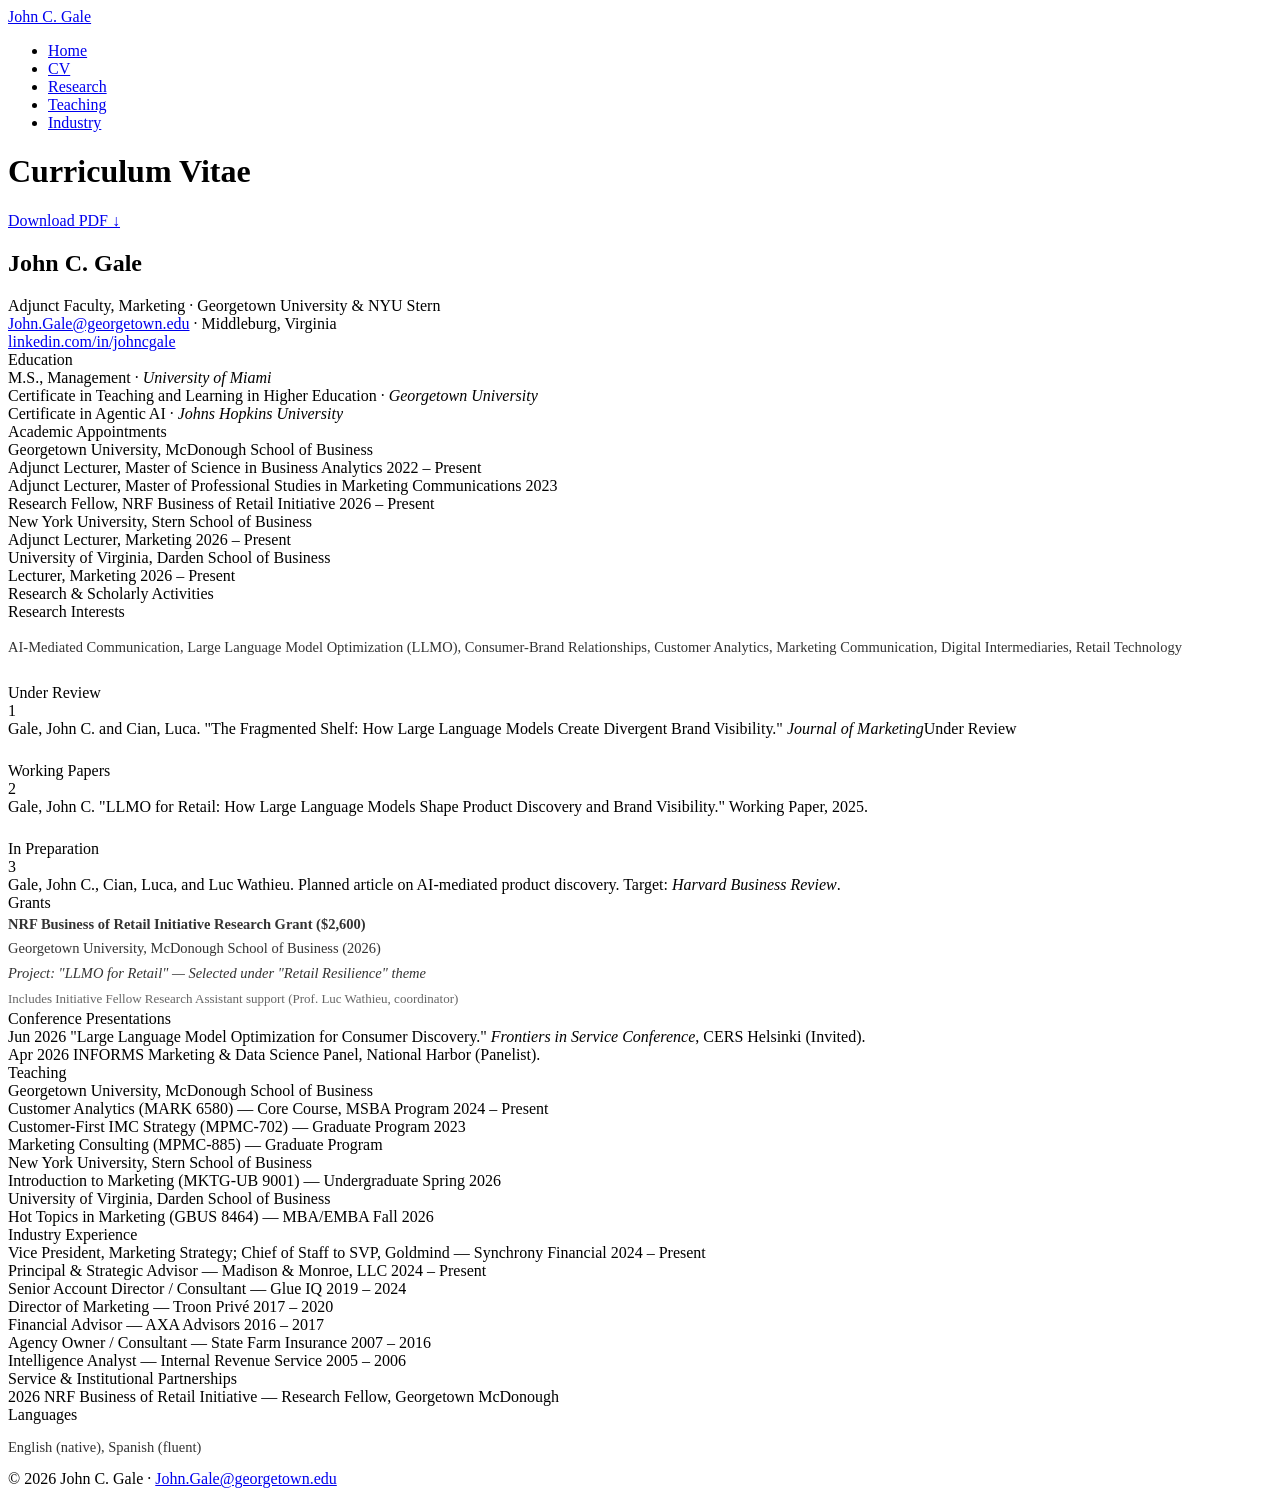
==== cv.html @ fd3ff0c3 "Add files via upload" ====
<!DOCTYPE html>
<html lang="en">
<head>
  <meta charset="UTF-8">
  <meta name="viewport" content="width=device-width, initial-scale=1.0">
  <title>CV — John C. Gale</title>
  <link rel="preconnect" href="https://fonts.googleapis.com">
  <link rel="preconnect" href="https://fonts.gstatic.com" crossorigin>
  <link href="https://fonts.googleapis.com/css2?family=Inter:wght@300;400;500;600;700&family=JetBrains+Mono:wght@400;500&display=swap" rel="stylesheet">
  <link rel="stylesheet" href="style.css">
</head>
<body>

<nav>
  <a href="index.html" class="name-link">John C. Gale</a>
  <ul>
    <li><a href="index.html">Home</a></li>
    <li><a href="cv.html" class="active">CV</a></li>
    <li><a href="research.html">Research</a></li>
    <li><a href="teaching.html">Teaching</a></li>
    <li><a href="industry.html">Industry</a></li>
  </ul>
</nav>

<main>
  <div class="cv-topbar">
    <h1>Curriculum Vitae</h1>
    <div class="actions">
      <!-- Replace href with your actual PDF file -->
      <a href="gale-cv.pdf" class="btn btn-outline">Download PDF &darr;</a>
    </div>
  </div>

  <div class="cv-header">
    <h2>John C. Gale</h2>
    <div class="cv-subtitle">Adjunct Faculty, Marketing &middot; Georgetown University &amp; NYU Stern</div>
    <div class="cv-contact">
      <a href="mailto:John.Gale@georgetown.edu">John.Gale@georgetown.edu</a> &middot; Middleburg, Virginia<br>
      <a href="https://linkedin.com/in/johncgale">linkedin.com/in/johncgale</a>
    </div>
  </div>

  <!-- EDUCATION -->
  <div class="section-label">Education</div>
  <div class="two-col">
    <span class="yr"></span>
    <span class="detail">M.S., Management &middot; <em>University of Miami</em></span>
  </div>
  <div class="two-col">
    <span class="yr"></span>
    <span class="detail">Certificate in Teaching and Learning in Higher Education &middot; <em>Georgetown University</em></span>
  </div>
  <div class="two-col">
    <span class="yr"></span>
    <span class="detail">Certificate in Agentic AI &middot; <em>Johns Hopkins University</em></span>
  </div>

  <!-- ACADEMIC APPOINTMENTS -->
  <div class="section-label">Academic Appointments</div>

  <div class="inst-name">Georgetown University, McDonough School of Business</div>
  <div class="appt-row">
    <span>Adjunct Lecturer, Master of Science in Business Analytics</span>
    <span class="appt-yr">2022 &ndash; Present</span>
  </div>
  <div class="appt-row">
    <span>Adjunct Lecturer, Master of Professional Studies in Marketing Communications</span>
    <span class="appt-yr">2023</span>
  </div>
  <div class="appt-row">
    <span>Research Fellow, NRF Business of Retail Initiative</span>
    <span class="appt-yr">2026 &ndash; Present</span>
  </div>

  <div class="inst-name">New York University, Stern School of Business</div>
  <div class="appt-row">
    <span>Adjunct Lecturer, Marketing</span>
    <span class="appt-yr">2026 &ndash; Present</span>
  </div>

  <div class="inst-name">University of Virginia, Darden School of Business</div>
  <div class="appt-row">
    <span>Lecturer, Marketing</span>
    <span class="appt-yr">2026 &ndash; Present</span>
  </div>

  <!-- RESEARCH -->
  <div class="section-label">Research &amp; Scholarly Activities</div>

  <div class="sub-label">Research Interests</div>
  <p style="font-size:14.5px;color:#333;margin-bottom:24px;line-height:1.7;">AI-Mediated Communication, Large Language Model Optimization (LLMO), Consumer-Brand Relationships, Customer Analytics, Marketing Communication, Digital Intermediaries, Retail Technology</p>

  <div class="sub-label">Under Review</div>
  <div class="paper">
    <span class="num">1</span>
    <div class="body">
      <span class="me">Gale, John C.</span> and Cian, Luca. "The Fragmented Shelf: How Large Language Models Create Divergent Brand Visibility." <em>Journal of Marketing</em><span class="status">Under Review</span>
    </div>
  </div>

  <div class="sub-label" style="margin-top:24px;">Working Papers</div>
  <div class="paper">
    <span class="num">2</span>
    <div class="body">
      <span class="me">Gale, John C.</span> "LLMO for Retail: How Large Language Models Shape Product Discovery and Brand Visibility." Working Paper, 2025.
    </div>
  </div>

  <div class="sub-label" style="margin-top:24px;">In Preparation</div>
  <div class="paper">
    <span class="num">3</span>
    <div class="body">
      <span class="me">Gale, John C.</span>, Cian, Luca, and Luc Wathieu. Planned article on AI-mediated product discovery. Target: <em>Harvard Business Review</em>.
    </div>
  </div>

  <!-- GRANTS -->
  <div class="section-label">Grants</div>
  <div style="font-size:14.5px;color:#333;line-height:1.7;">
    <strong>NRF Business of Retail Initiative Research Grant ($2,600)</strong><br>
    Georgetown University, McDonough School of Business (2026)<br>
    <em>Project: "LLMO for Retail" &mdash; Selected under "Retail Resilience" theme</em><br>
    <span style="font-size:13px;color:#666;">Includes Initiative Fellow Research Assistant support (Prof. Luc Wathieu, coordinator)</span>
  </div>

  <!-- CONFERENCE PRESENTATIONS -->
  <div class="section-label">Conference Presentations</div>
  <div class="two-col">
    <span class="yr">Jun 2026</span>
    <span class="detail">"Large Language Model Optimization for Consumer Discovery." <em>Frontiers in Service Conference</em>, CERS Helsinki (Invited).</span>
  </div>
  <div class="two-col">
    <span class="yr">Apr 2026</span>
    <span class="detail">INFORMS Marketing &amp; Data Science Panel, National Harbor (Panelist).</span>
  </div>

  <!-- TEACHING -->
  <div class="section-label">Teaching</div>

  <div class="inst-name">Georgetown University, McDonough School of Business</div>
  <div class="appt-row">
    <span>Customer Analytics (MARK 6580) &mdash; Core Course, MSBA Program</span>
    <span class="appt-yr">2024 &ndash; Present</span>
  </div>
  <div class="appt-row">
    <span>Customer-First IMC Strategy (MPMC-702) &mdash; Graduate Program</span>
    <span class="appt-yr">2023</span>
  </div>
  <div class="appt-row">
    <span>Marketing Consulting (MPMC-885) &mdash; Graduate Program</span>
    <span class="appt-yr"></span>
  </div>

  <div class="inst-name">New York University, Stern School of Business</div>
  <div class="appt-row">
    <span>Introduction to Marketing (MKTG-UB 9001) &mdash; Undergraduate</span>
    <span class="appt-yr">Spring 2026</span>
  </div>

  <div class="inst-name">University of Virginia, Darden School of Business</div>
  <div class="appt-row">
    <span>Hot Topics in Marketing (GBUS 8464) &mdash; MBA/EMBA</span>
    <span class="appt-yr">Fall 2026</span>
  </div>

  <!-- INDUSTRY EXPERIENCE -->
  <div class="section-label">Industry Experience</div>
  <div class="appt-row">
    <span>Vice President, Marketing Strategy; Chief of Staff to SVP, Goldmind &mdash; Synchrony Financial</span>
    <span class="appt-yr">2024 &ndash; Present</span>
  </div>
  <div class="appt-row">
    <span>Principal &amp; Strategic Advisor &mdash; Madison &amp; Monroe, LLC</span>
    <span class="appt-yr">2024 &ndash; Present</span>
  </div>
  <div class="appt-row">
    <span>Senior Account Director / Consultant &mdash; Glue IQ</span>
    <span class="appt-yr">2019 &ndash; 2024</span>
  </div>
  <div class="appt-row">
    <span>Director of Marketing &mdash; Troon Priv&eacute;</span>
    <span class="appt-yr">2017 &ndash; 2020</span>
  </div>
  <div class="appt-row">
    <span>Financial Advisor &mdash; AXA Advisors</span>
    <span class="appt-yr">2016 &ndash; 2017</span>
  </div>
  <div class="appt-row">
    <span>Agency Owner / Consultant &mdash; State Farm Insurance</span>
    <span class="appt-yr">2007 &ndash; 2016</span>
  </div>
  <div class="appt-row">
    <span>Intelligence Analyst &mdash; Internal Revenue Service</span>
    <span class="appt-yr">2005 &ndash; 2006</span>
  </div>

  <!-- SERVICE -->
  <div class="section-label">Service &amp; Institutional Partnerships</div>
  <div class="two-col">
    <span class="yr">2026</span>
    <span class="detail">NRF Business of Retail Initiative &mdash; Research Fellow, Georgetown McDonough</span>
  </div>

  <!-- LANGUAGES -->
  <div class="section-label">Languages</div>
  <p style="font-size:14.5px;color:#333;">English (native), Spanish (fluent)</p>
</main>

<footer>
  &copy; 2026 John C. Gale &middot; <a href="mailto:John.Gale@georgetown.edu">John.Gale@georgetown.edu</a>
</footer>

</body>
</html>
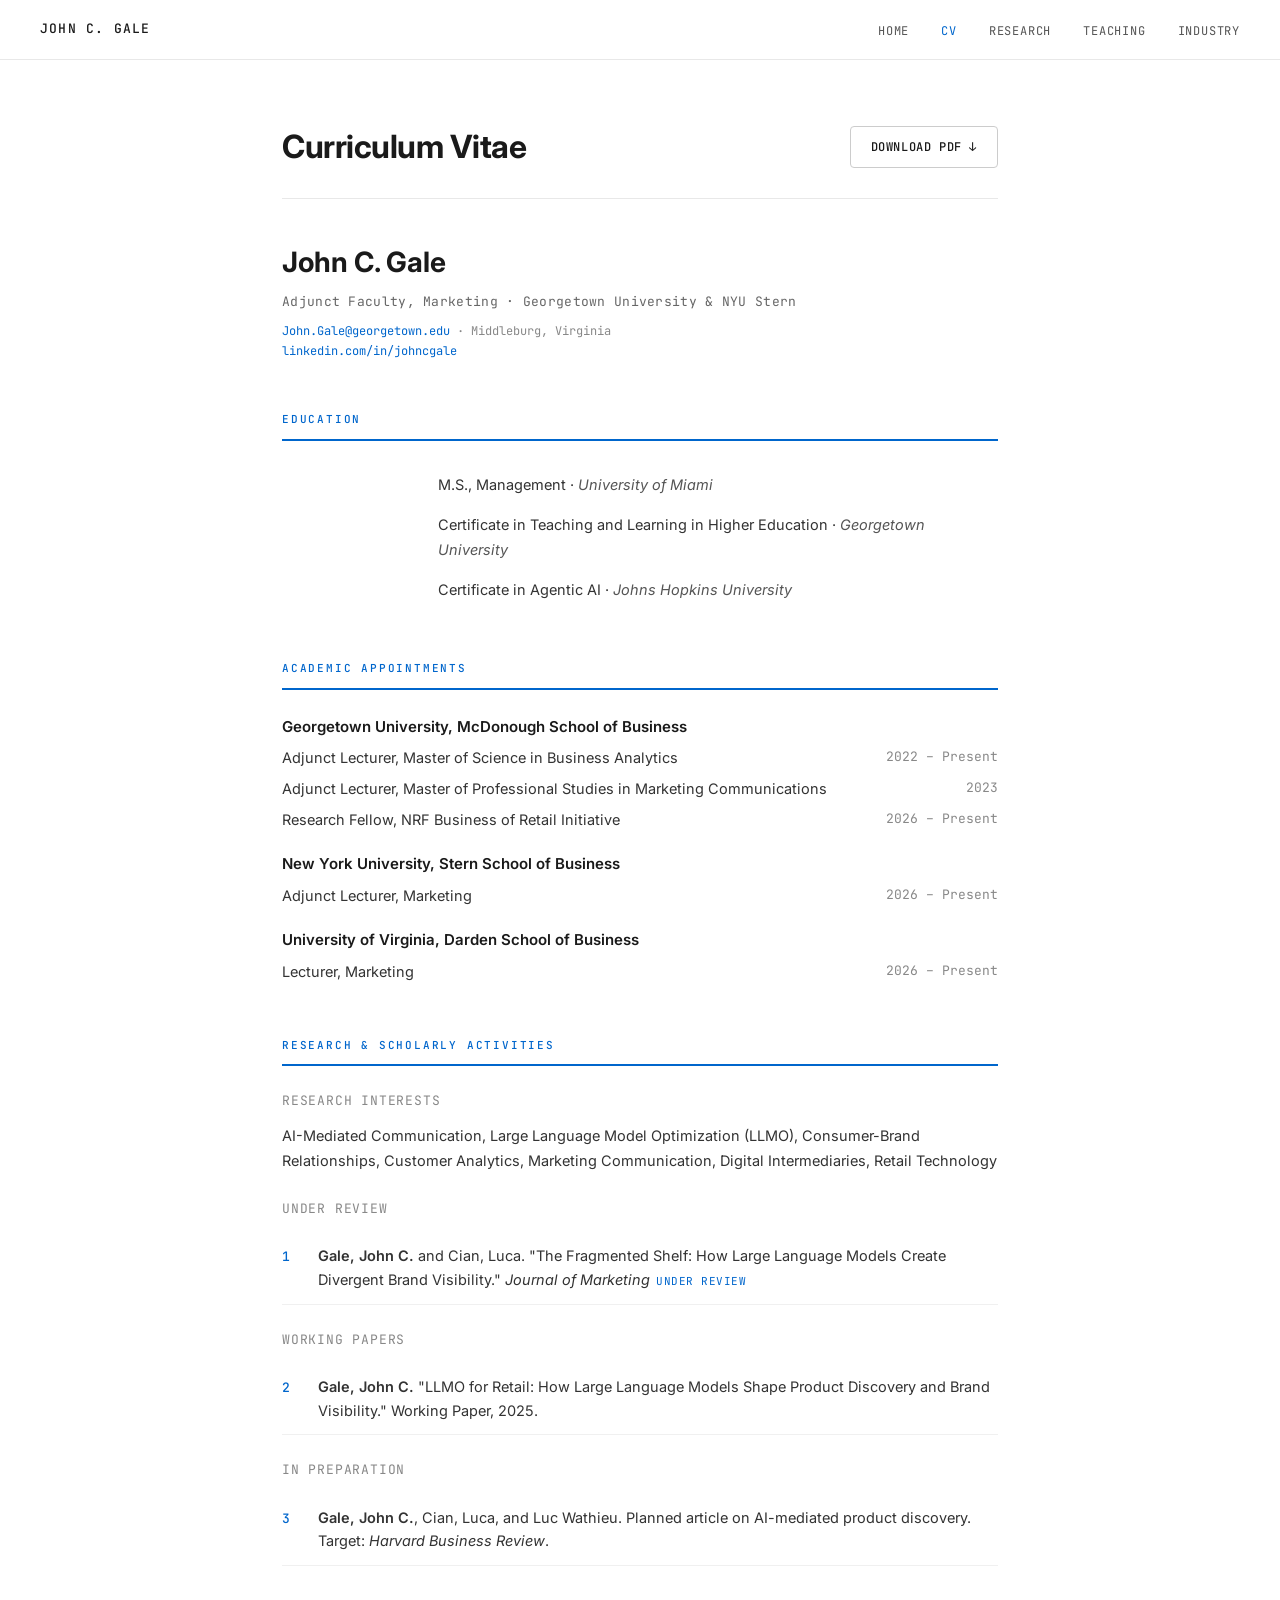
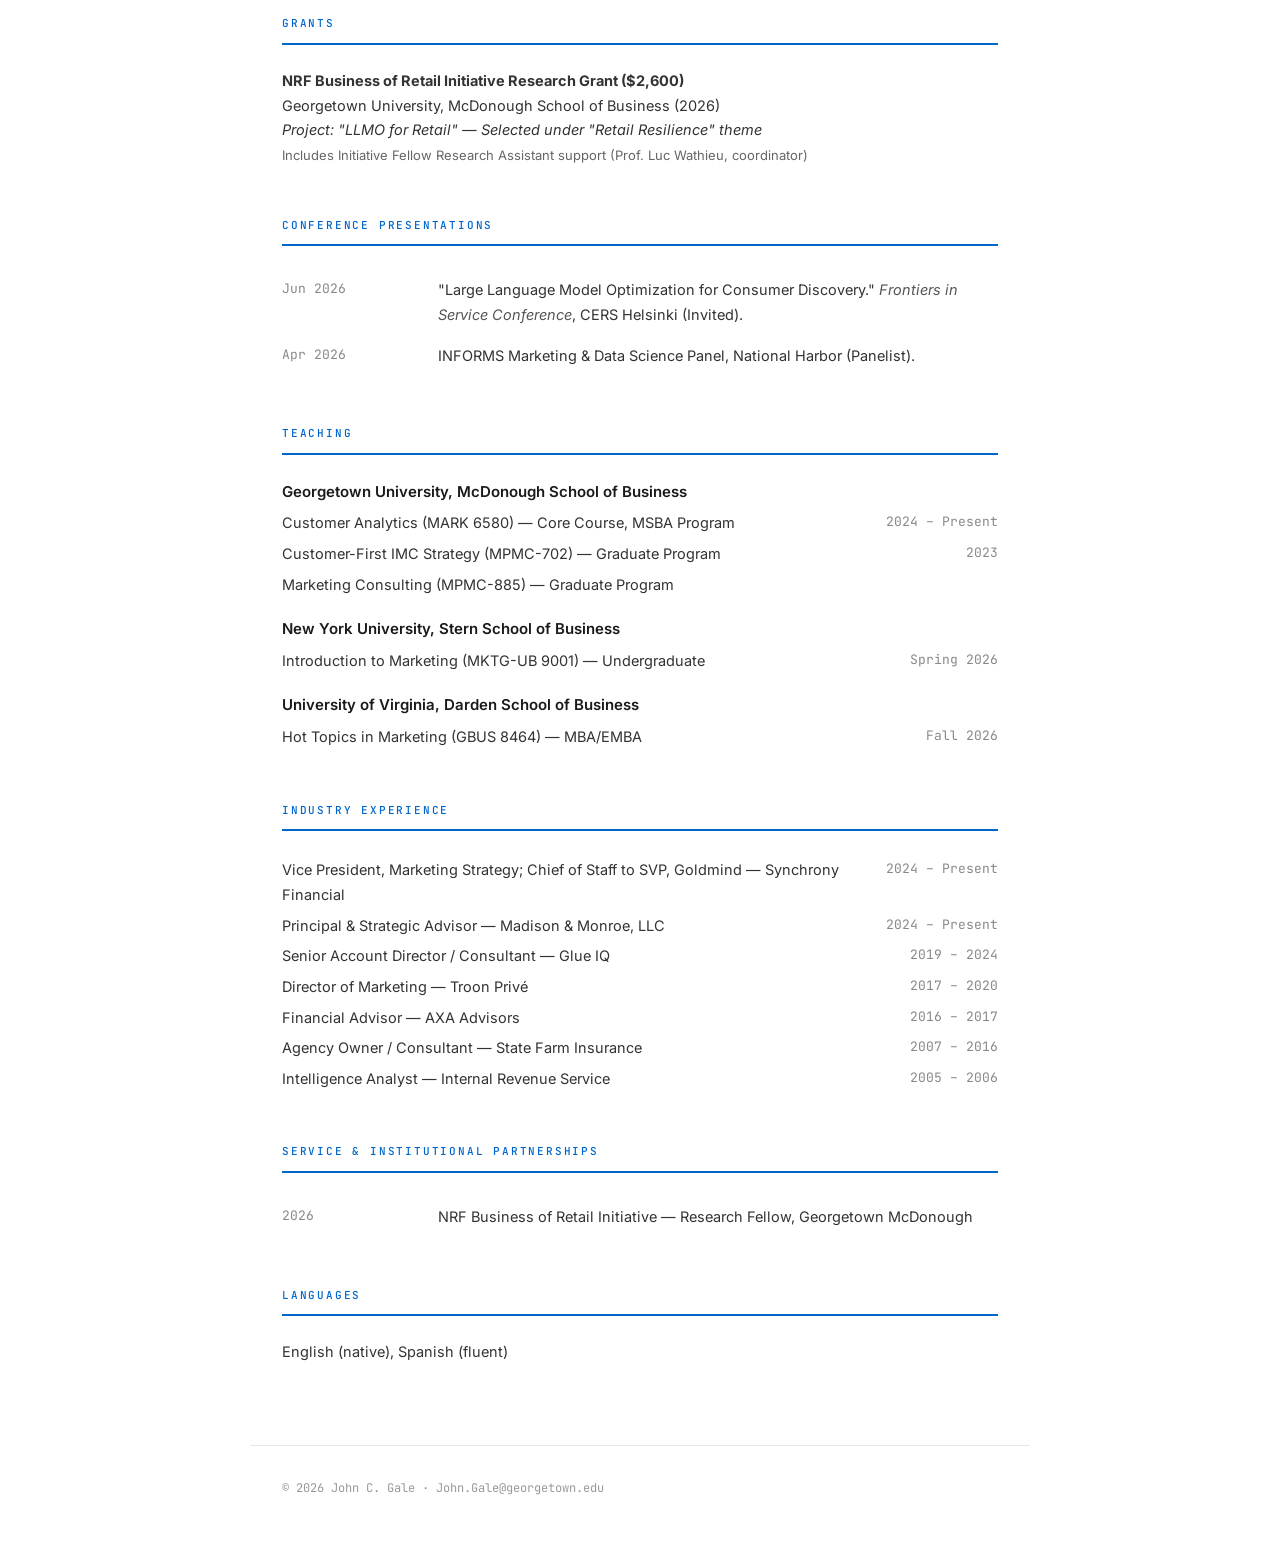
==== commit 3d5f6c15: "Enhance SEO with Open Graph and Twitter meta tags Added Open Graph and Twitter meta tags for better " ====
--- a/cv.html
+++ b/cv.html
@@ -3,6 +3,16 @@
 <head>
   <meta charset="UTF-8">
   <meta name="viewport" content="width=device-width, initial-scale=1.0">
+  <meta property="og:type" content="website">
+<meta property="og:url" content="https://johncgale.com/">
+<meta property="og:title" content="John Gale — Practitioner-Scholar">
+<meta property="og:description" content="Adjunct Faculty at Georgetown, NYU Stern &amp; UVA Darden. Researching AI, LLMO, and marketing strategy.">
+<meta property="og:image" content="https://johncgale.com/social-preview.jpg">
+<meta name="twitter:card" content="summary_large_image">
+<meta name="twitter:url" content="https://johncgale.com/">
+<meta name="twitter:title" content="John Gale — Practitioner-Scholar">
+<meta name="twitter:description" content="Adjunct Faculty at Georgetown, NYU Stern &amp; UVA Darden. Researching AI, LLMO, and marketing strategy.">
+<meta name="twitter:image" content="https://johncgale.com/social-preview.jpg">
   <title>CV — John C. Gale</title>
   <link rel="preconnect" href="https://fonts.googleapis.com">
   <link rel="preconnect" href="https://fonts.gstatic.com" crossorigin>
--- a/style.css
+++ b/style.css
@@ -0,0 +1,517 @@
+/* ========================================
+   John C. Gale — Academic Portfolio
+   Shared Stylesheet
+   ======================================== */
+
+/* === RESET & BASE === */
+*, *::before, *::after { margin: 0; padding: 0; box-sizing: border-box; }
+html { scroll-behavior: smooth; }
+body {
+  font-family: 'Inter', -apple-system, BlinkMacSystemFont, sans-serif;
+  font-size: 16px;
+  line-height: 1.7;
+  color: #1a1a1a;
+  background: #fff;
+  -webkit-font-smoothing: antialiased;
+}
+
+/* === NAV === */
+nav {
+  position: fixed;
+  top: 0; left: 0; right: 0;
+  z-index: 100;
+  display: flex;
+  justify-content: space-between;
+  align-items: center;
+  padding: 0 40px;
+  height: 60px;
+  background: #fff;
+  border-bottom: 1px solid #e8e8e8;
+}
+nav .name-link {
+  font-family: 'JetBrains Mono', monospace;
+  font-size: 13px;
+  font-weight: 500;
+  letter-spacing: 1.2px;
+  text-transform: uppercase;
+  text-decoration: none;
+  color: #1a1a1a;
+}
+nav ul {
+  display: flex;
+  list-style: none;
+  gap: 32px;
+}
+nav ul a {
+  font-family: 'JetBrains Mono', monospace;
+  font-size: 12px;
+  font-weight: 400;
+  letter-spacing: 0.8px;
+  text-transform: uppercase;
+  text-decoration: none;
+  color: #555;
+  transition: color 0.2s;
+}
+nav ul a:hover,
+nav ul a.active {
+  color: #0066cc;
+}
+
+/* === MAIN CONTAINER === */
+main {
+  max-width: 780px;
+  margin: 0 auto;
+  padding: 120px 32px 80px;
+}
+
+/* === FOOTER === */
+footer {
+  max-width: 780px;
+  margin: 0 auto;
+  padding: 32px 32px 48px;
+  border-top: 1px solid #e8e8e8;
+  font-family: 'JetBrains Mono', monospace;
+  font-size: 12px;
+  color: #999;
+}
+footer a {
+  color: #999;
+  text-decoration: none;
+}
+footer a:hover { color: #0066cc; }
+
+/* === SECTION LABEL === */
+.section-label {
+  font-family: 'JetBrains Mono', monospace;
+  font-size: 11px;
+  font-weight: 500;
+  letter-spacing: 1.8px;
+  text-transform: uppercase;
+  color: #0066cc;
+  padding-bottom: 10px;
+  border-bottom: 2px solid #0066cc;
+  margin-bottom: 24px;
+  margin-top: 48px;
+}
+.section-label:first-of-type { margin-top: 0; }
+
+/* === SUB-SECTION LABEL === */
+.sub-label {
+  font-family: 'JetBrains Mono', monospace;
+  font-size: 13px;
+  color: #888;
+  text-transform: uppercase;
+  letter-spacing: 0.8px;
+  margin-bottom: 12px;
+  margin-top: 8px;
+}
+
+/* === TWO-COLUMN ROW (date + detail) === */
+.two-col {
+  display: grid;
+  grid-template-columns: 140px 1fr;
+  gap: 16px;
+  padding: 8px 0;
+  font-size: 14.5px;
+}
+.yr {
+  font-family: 'JetBrains Mono', monospace;
+  font-size: 13px;
+  color: #888;
+}
+.detail { color: #333; }
+.detail strong { font-weight: 600; }
+.detail em { font-style: italic; color: #555; }
+
+/* === BUTTONS === */
+.btn {
+  display: inline-block;
+  font-family: 'JetBrains Mono', monospace;
+  font-size: 12px;
+  font-weight: 500;
+  letter-spacing: 0.6px;
+  text-transform: uppercase;
+  padding: 10px 20px;
+  text-decoration: none;
+  border-radius: 4px;
+  transition: all 0.2s;
+}
+.btn-primary { background: #1a1a1a; color: #fff; }
+.btn-primary:hover { background: #0066cc; }
+.btn-outline { background: #fff; color: #1a1a1a; border: 1px solid #ccc; }
+.btn-outline:hover { border-color: #0066cc; color: #0066cc; }
+.btn-blue { background: #0066cc; color: #fff; }
+.btn-blue:hover { background: #0052a3; }
+
+/* ========================================
+   HOME PAGE
+   ======================================== */
+.hero {
+  display: grid;
+  grid-template-columns: 1fr 180px;
+  gap: 48px;
+  align-items: start;
+  margin-bottom: 64px;
+}
+.hero h1 {
+  font-size: 36px;
+  font-weight: 700;
+  letter-spacing: -0.5px;
+  line-height: 1.2;
+  margin-bottom: 8px;
+}
+.hero .subtitle {
+  font-family: 'JetBrains Mono', monospace;
+  font-size: 13px;
+  color: #666;
+  letter-spacing: 0.3px;
+  line-height: 1.6;
+  margin-bottom: 24px;
+}
+.hero .bio p {
+  font-size: 15.5px;
+  color: #333;
+  margin-bottom: 16px;
+  line-height: 1.75;
+}
+.hero .bio a {
+  color: #0066cc;
+  text-decoration: none;
+  border-bottom: 1px solid transparent;
+  transition: border-color 0.2s;
+}
+.hero .bio a:hover { border-bottom-color: #0066cc; }
+.hero .headshot {
+  width: 180px;
+  height: 220px;
+  object-fit: cover;
+  border-radius: 6px;
+  margin-top: 4px;
+}
+
+/* Recent & Upcoming */
+.event-row {
+  display: grid;
+  grid-template-columns: 140px 1fr;
+  gap: 16px;
+  padding: 12px 0;
+  border-bottom: 1px solid #f0f0f0;
+  font-size: 14.5px;
+}
+.event-row:last-child { border-bottom: none; }
+.event-date {
+  font-family: 'JetBrains Mono', monospace;
+  font-size: 13px;
+  color: #888;
+}
+.event-detail { color: #333; }
+
+/* ========================================
+   CV PAGE
+   ======================================== */
+.cv-topbar {
+  display: flex;
+  justify-content: space-between;
+  align-items: center;
+  margin-bottom: 40px;
+  padding-bottom: 24px;
+  border-bottom: 1px solid #e8e8e8;
+}
+.cv-topbar h1 {
+  font-size: 32px;
+  font-weight: 700;
+  letter-spacing: -0.5px;
+}
+.cv-topbar .actions { display: flex; gap: 12px; }
+
+.cv-header { margin-bottom: 48px; }
+.cv-header h2 { font-size: 28px; font-weight: 700; margin-bottom: 4px; }
+.cv-subtitle {
+  font-family: 'JetBrains Mono', monospace;
+  font-size: 13px;
+  color: #666;
+  letter-spacing: 0.3px;
+  margin-bottom: 8px;
+}
+.cv-contact {
+  font-family: 'JetBrains Mono', monospace;
+  font-size: 12px;
+  color: #888;
+}
+.cv-contact a { color: #0066cc; text-decoration: none; }
+
+.inst-name {
+  font-weight: 600;
+  font-size: 15px;
+  margin-top: 16px;
+  margin-bottom: 4px;
+}
+.appt-row {
+  display: grid;
+  grid-template-columns: 1fr auto;
+  gap: 12px;
+  padding: 3px 0;
+  font-size: 14.5px;
+  color: #333;
+}
+.appt-yr {
+  font-family: 'JetBrains Mono', monospace;
+  font-size: 13px;
+  color: #888;
+  text-align: right;
+}
+
+/* Papers (CV style) */
+.paper {
+  display: grid;
+  grid-template-columns: 28px 1fr;
+  gap: 8px;
+  padding: 12px 0;
+  border-bottom: 1px solid #f0f0f0;
+}
+.paper:last-child { border-bottom: none; }
+.num {
+  font-family: 'JetBrains Mono', monospace;
+  font-size: 13px;
+  color: #0066cc;
+  font-weight: 500;
+  padding-top: 2px;
+}
+.paper .body { font-size: 14.5px; color: #333; line-height: 1.65; }
+.paper .me { font-weight: 600; }
+.paper .status {
+  font-family: 'JetBrains Mono', monospace;
+  font-size: 11px;
+  color: #0066cc;
+  text-transform: uppercase;
+  letter-spacing: 0.5px;
+  margin-left: 6px;
+}
+.paper .links { margin-top: 4px; }
+.paper .links a {
+  font-family: 'JetBrains Mono', monospace;
+  font-size: 11px;
+  color: #0066cc;
+  text-decoration: none;
+  text-transform: uppercase;
+  letter-spacing: 0.5px;
+}
+
+/* ========================================
+   RESEARCH PAGE
+   ======================================== */
+.page-intro {
+  font-size: 15.5px;
+  color: #555;
+  line-height: 1.75;
+  margin-bottom: 40px;
+}
+.page-title {
+  font-size: 32px;
+  font-weight: 700;
+  letter-spacing: -0.5px;
+  margin-bottom: 12px;
+}
+
+.interest-tags { display: flex; flex-wrap: wrap; gap: 8px; margin-bottom: 16px; }
+.interest-tag {
+  font-family: 'JetBrains Mono', monospace;
+  font-size: 12px;
+  padding: 6px 14px;
+  background: #f0f6ff;
+  color: #0066cc;
+  border-radius: 20px;
+  letter-spacing: 0.3px;
+}
+
+.paper-card {
+  background: #f9fafb;
+  border: 1px solid #e8e8e8;
+  border-radius: 8px;
+  padding: 24px 28px;
+  margin-bottom: 20px;
+}
+.paper-card .paper-status {
+  font-family: 'JetBrains Mono', monospace;
+  font-size: 10px;
+  font-weight: 500;
+  letter-spacing: 1px;
+  text-transform: uppercase;
+  color: #fff;
+  padding: 3px 10px;
+  border-radius: 3px;
+  display: inline-block;
+  margin-bottom: 12px;
+}
+.paper-card .paper-status.review { background: #0066cc; }
+.paper-card .paper-status.working { background: #6b7280; }
+.paper-card .paper-status.prep { background: #9ca3af; }
+.paper-card h3 { font-size: 17px; font-weight: 600; margin-bottom: 8px; line-height: 1.4; }
+.paper-card .authors { font-size: 14px; color: #555; margin-bottom: 8px; }
+.paper-card .authors .me { font-weight: 600; color: #1a1a1a; }
+.paper-card .journal { font-size: 14px; color: #888; font-style: italic; }
+.paper-card .abstract {
+  font-size: 14px; color: #555; line-height: 1.65;
+  margin-top: 12px; padding-top: 12px; border-top: 1px solid #e8e8e8;
+}
+
+.grant-card {
+  background: #f9fafb;
+  border: 1px solid #e8e8e8;
+  border-radius: 8px;
+  padding: 24px 28px;
+  margin-bottom: 20px;
+}
+.grant-card h3 { font-size: 16px; font-weight: 600; margin-bottom: 4px; }
+.grant-card .grant-amount {
+  font-family: 'JetBrains Mono', monospace;
+  font-size: 14px;
+  color: #0066cc;
+  font-weight: 500;
+  margin-bottom: 8px;
+}
+.grant-card p { font-size: 14px; color: #555; line-height: 1.65; }
+.grant-card em { color: #888; }
+
+.conf-row {
+  display: grid;
+  grid-template-columns: 100px 1fr;
+  gap: 16px;
+  padding: 12px 0;
+  border-bottom: 1px solid #f0f0f0;
+  font-size: 14.5px;
+}
+.conf-row:last-child { border-bottom: none; }
+.conf-date {
+  font-family: 'JetBrains Mono', monospace;
+  font-size: 13px;
+  color: #888;
+}
+.conf-detail { color: #333; }
+.conf-detail em { color: #666; }
+
+/* ========================================
+   TEACHING PAGE
+   ======================================== */
+.course-card {
+  background: #f9fafb;
+  border: 1px solid #e8e8e8;
+  border-radius: 8px;
+  padding: 24px 28px;
+  margin-bottom: 20px;
+}
+.course-card .course-header {
+  display: flex;
+  justify-content: space-between;
+  align-items: start;
+  margin-bottom: 8px;
+}
+.course-card h3 { font-size: 17px; font-weight: 600; color: #1a1a1a; }
+.course-card .institution {
+  font-family: 'JetBrains Mono', monospace;
+  font-size: 11px;
+  color: #0066cc;
+  text-transform: uppercase;
+  letter-spacing: 0.8px;
+  white-space: nowrap;
+}
+.course-card .course-code {
+  font-family: 'JetBrains Mono', monospace;
+  font-size: 12px;
+  color: #888;
+  margin-bottom: 12px;
+}
+.course-card .course-details { font-size: 14px; color: #555; line-height: 1.7; }
+.course-card .course-details strong { color: #333; }
+.course-card .course-meta {
+  margin-top: 12px;
+  padding-top: 12px;
+  border-top: 1px solid #e8e8e8;
+  font-family: 'JetBrains Mono', monospace;
+  font-size: 12px;
+  color: #888;
+}
+.course-card .rating { color: #0066cc; font-weight: 500; }
+
+.dev-card {
+  padding: 20px 0;
+  border-bottom: 1px solid #f0f0f0;
+}
+.dev-card:last-child { border-bottom: none; }
+.dev-card h3 { font-size: 15px; font-weight: 600; margin-bottom: 4px; }
+.dev-card p { font-size: 14px; color: #555; line-height: 1.65; }
+
+/* ========================================
+   INDUSTRY PAGE
+   ======================================== */
+.role-card {
+  margin-bottom: 36px;
+  padding-bottom: 36px;
+  border-bottom: 1px solid #f0f0f0;
+}
+.role-card:last-child { border-bottom: none; }
+.role-card .role-header {
+  display: flex;
+  justify-content: space-between;
+  align-items: start;
+  margin-bottom: 4px;
+}
+.role-card h3 { font-size: 17px; font-weight: 600; }
+.role-card .role-dates {
+  font-family: 'JetBrains Mono', monospace;
+  font-size: 12px;
+  color: #888;
+  white-space: nowrap;
+}
+.role-card .company { font-size: 15px; color: #555; margin-bottom: 12px; }
+.role-card p { font-size: 14.5px; color: #444; line-height: 1.7; }
+
+.prev-role {
+  display: grid;
+  grid-template-columns: 1fr auto;
+  gap: 16px;
+  padding: 10px 0;
+  border-bottom: 1px solid #f0f0f0;
+  font-size: 14.5px;
+}
+.prev-role:last-child { border-bottom: none; }
+.prev-role .role-title { color: #333; }
+.prev-role .role-title strong { font-weight: 600; }
+.prev-role .role-yr {
+  font-family: 'JetBrains Mono', monospace;
+  font-size: 13px;
+  color: #888;
+  text-align: right;
+}
+
+.cta-box {
+  background: #f9fafb;
+  border: 1px solid #e8e8e8;
+  border-radius: 8px;
+  padding: 28px 32px;
+  margin-top: 48px;
+  text-align: center;
+}
+.cta-box h3 { font-size: 18px; font-weight: 600; margin-bottom: 8px; }
+.cta-box p { font-size: 14.5px; color: #555; margin-bottom: 16px; }
+
+/* ========================================
+   RESPONSIVE
+   ======================================== */
+@media (max-width: 700px) {
+  nav { padding: 0 20px; }
+  nav ul { gap: 16px; }
+  nav ul a { font-size: 11px; }
+  main { padding: 100px 20px 60px; }
+  .hero { grid-template-columns: 1fr; }
+  .hero .headshot { width: 140px; height: 170px; order: -1; }
+  .two-col { grid-template-columns: 1fr; gap: 4px; }
+  .event-row { grid-template-columns: 1fr; gap: 4px; }
+  .appt-row { grid-template-columns: 1fr; }
+  .appt-yr { text-align: left; }
+  .conf-row { grid-template-columns: 1fr; gap: 4px; }
+  .prev-role { grid-template-columns: 1fr; }
+  .prev-role .role-yr { text-align: left; }
+  .course-card .course-header { flex-direction: column; gap: 4px; }
+  .role-card .role-header { flex-direction: column; gap: 4px; }
+}
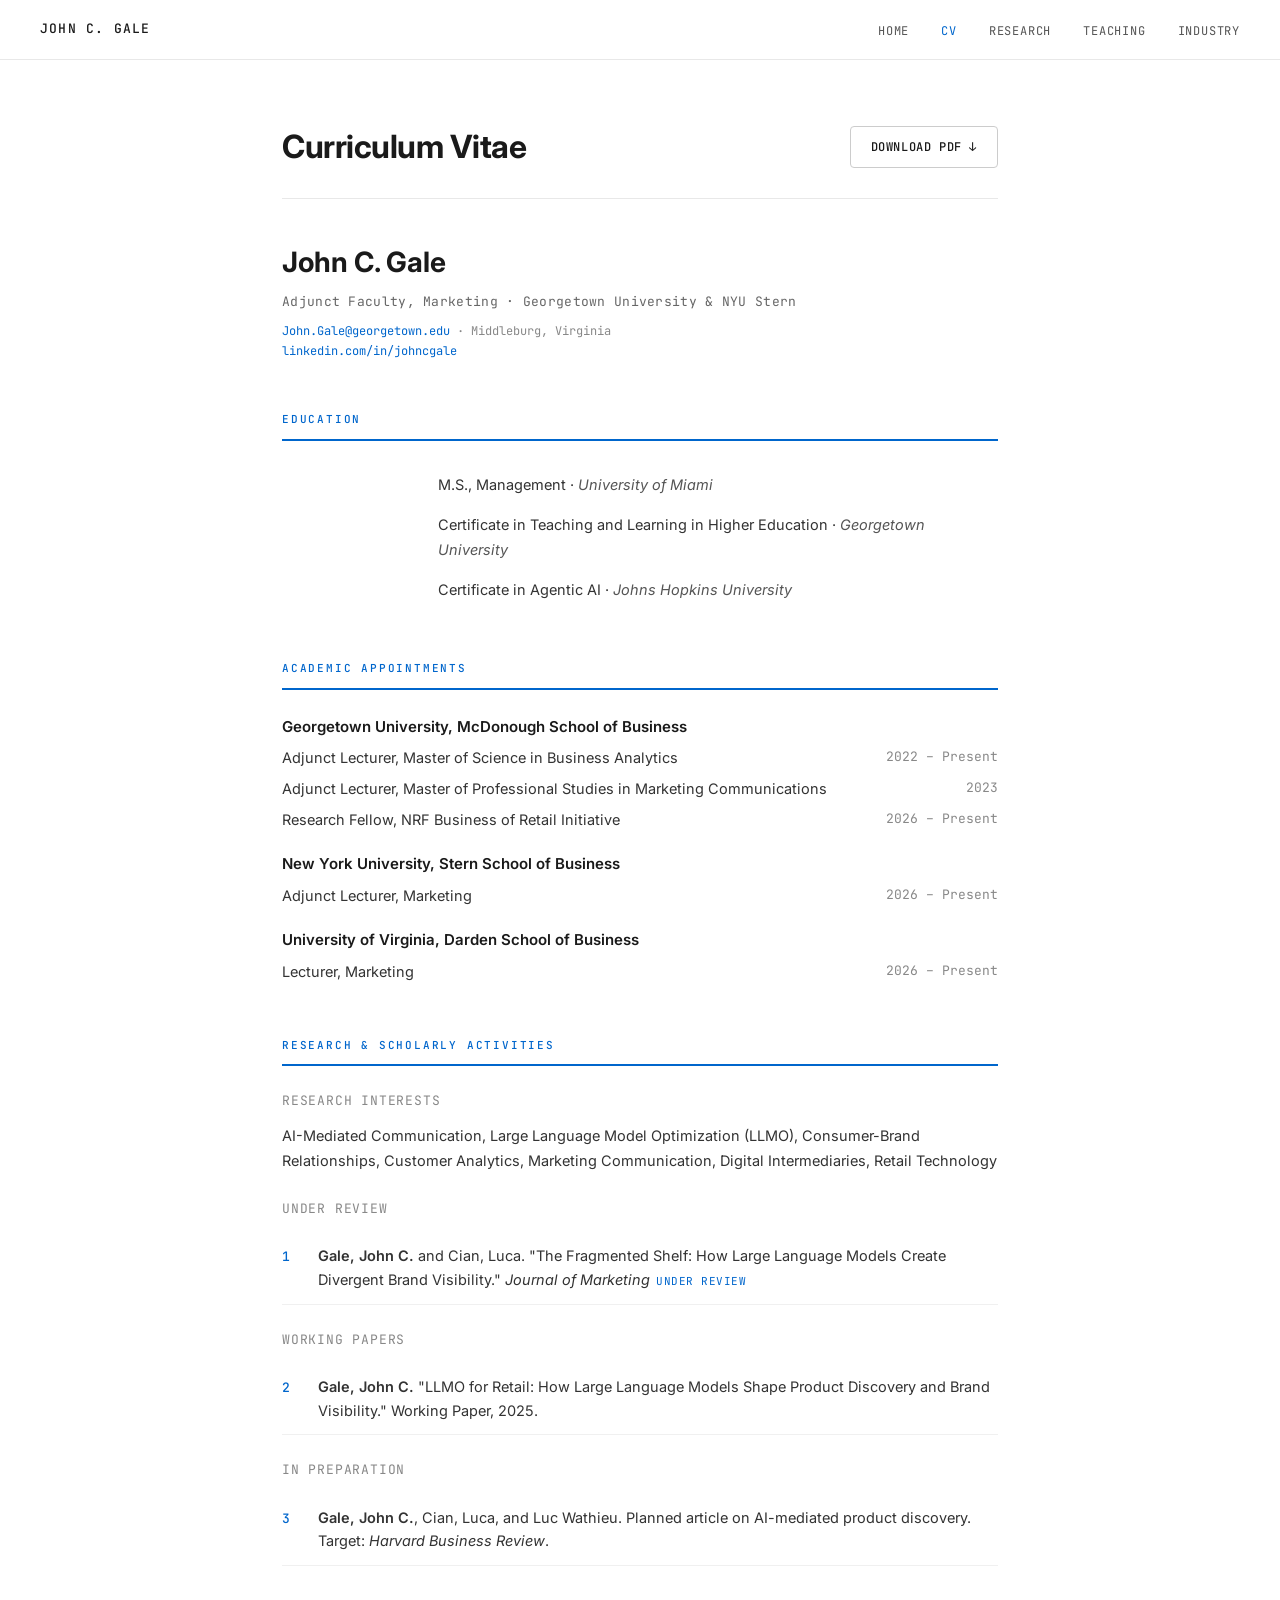
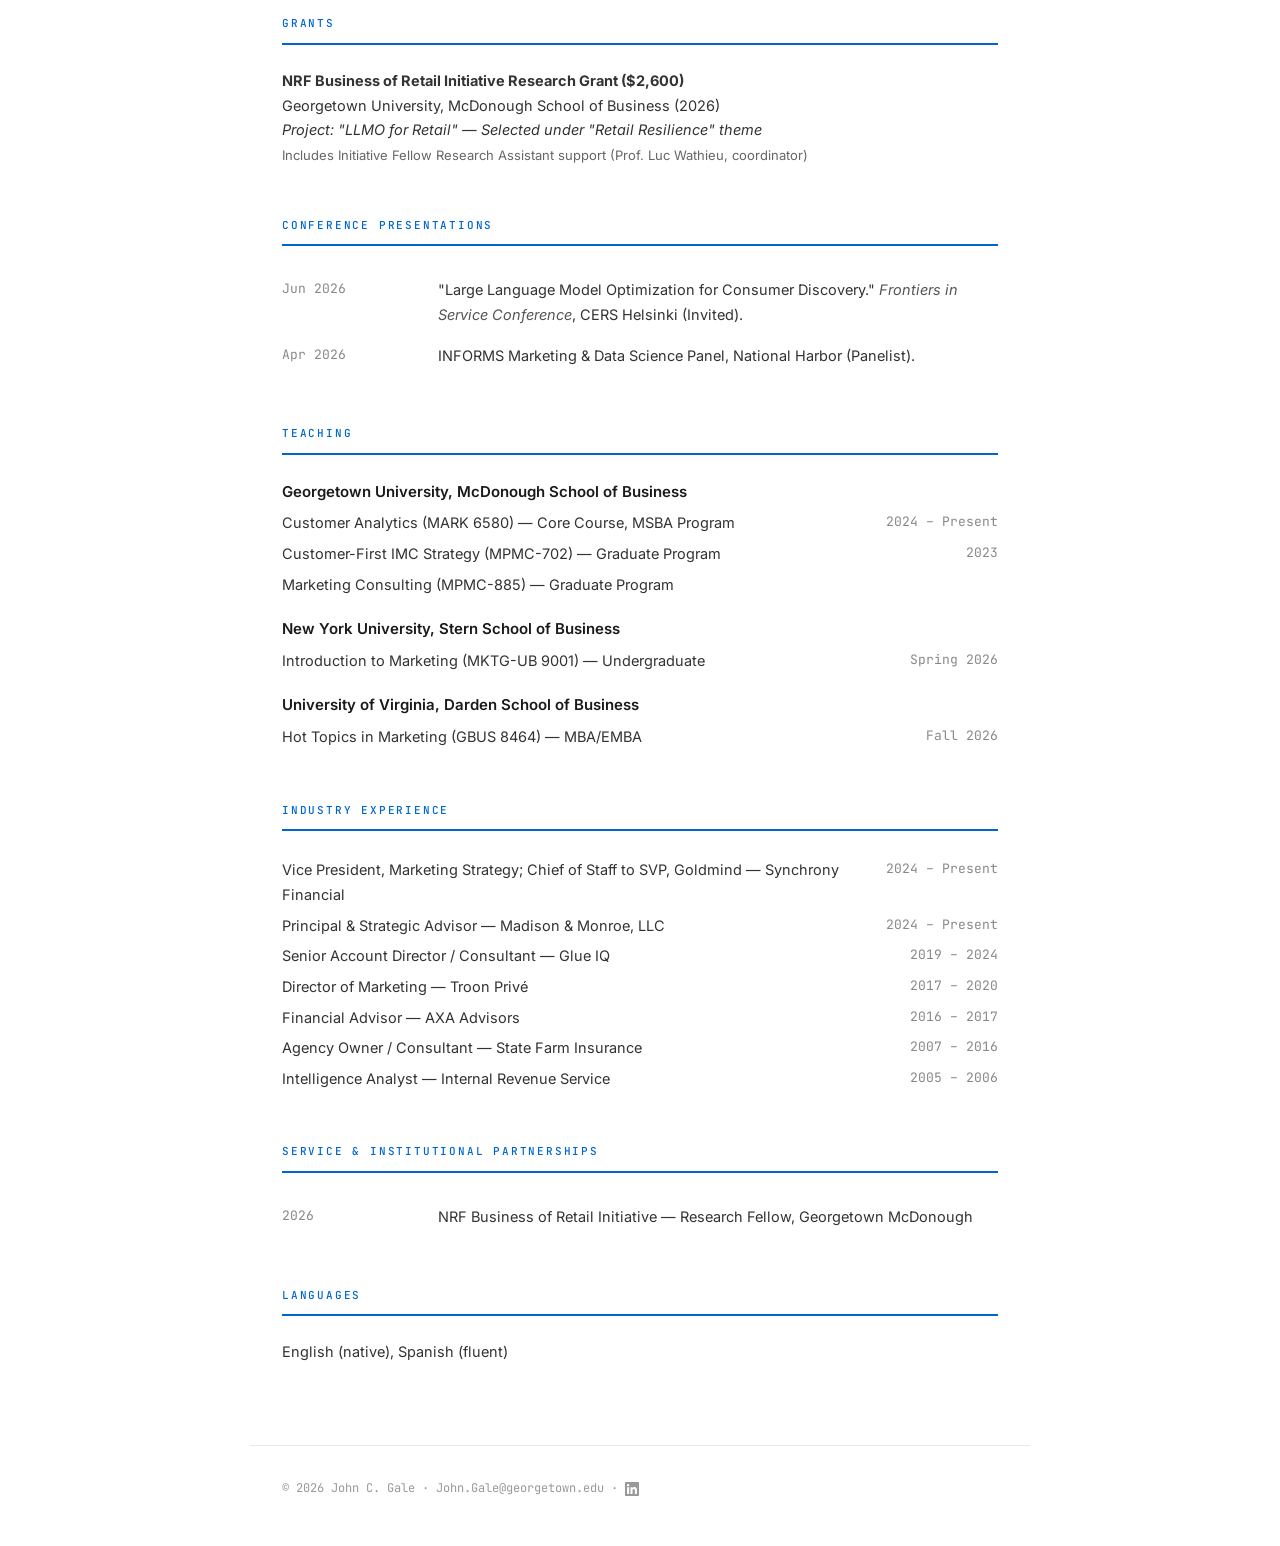
==== commit 6ec17073: "Add favicon links and LinkedIn profile to footer Added favicon and LinkedIn link to footer." ====
--- a/cv.html
+++ b/cv.html
@@ -17,6 +17,9 @@
   <link rel="preconnect" href="https://fonts.googleapis.com">
   <link rel="preconnect" href="https://fonts.gstatic.com" crossorigin>
   <link href="https://fonts.googleapis.com/css2?family=Inter:wght@300;400;500;600;700&family=JetBrains+Mono:wght@400;500&display=swap" rel="stylesheet">
+  <link rel="icon" href="favicon.ico" sizes="32x32">
+  <link rel="icon" href="favicon-192.png" sizes="192x192" type="image/png">
+  <link rel="apple-touch-icon" href="apple-touch-icon.png">
   <link rel="stylesheet" href="style.css">
 </head>
 <body>
@@ -217,7 +220,7 @@
 </main>
 
 <footer>
-  &copy; 2026 John C. Gale &middot; <a href="mailto:John.Gale@georgetown.edu">John.Gale@georgetown.edu</a>
+  &copy; 2026 John C. Gale &middot; <a href="mailto:John.Gale@georgetown.edu">John.Gale@georgetown.edu</a> &middot; <a href="https://linkedin.com/in/johncgale" target="_blank" rel="noopener" aria-label="LinkedIn" style="display:inline-flex;vertical-align:middle;"><svg xmlns="http://www.w3.org/2000/svg" width="14" height="14" viewBox="0 0 24 24" fill="currentColor"><path d="M20.447 20.452h-3.554v-5.569c0-1.328-.027-3.037-1.852-3.037-1.853 0-2.136 1.445-2.136 2.939v5.667H9.351V9h3.414v1.561h.046c.477-.9 1.637-1.85 3.37-1.85 3.601 0 4.267 2.37 4.267 5.455v6.286zM5.337 7.433a2.062 2.062 0 01-2.063-2.065 2.064 2.064 0 112.063 2.065zm1.782 13.019H3.555V9h3.564v11.452zM22.225 0H1.771C.792 0 0 .774 0 1.729v20.542C0 23.227.792 24 1.771 24h20.451C23.2 24 24 23.227 24 22.271V1.729C24 .774 23.2 0 22.222 0h.003z"/></svg></a>
 </footer>
 
 </body>
--- a/style.css
+++ b/style.css
@@ -148,8 +148,8 @@
    ======================================== */
 .hero {
   display: grid;
-  grid-template-columns: 1fr 180px;
-  gap: 48px;
+  grid-template-columns: 1fr 160px;
+  gap: 32px;
   align-items: start;
   margin-bottom: 64px;
 }
@@ -165,7 +165,7 @@
   font-size: 13px;
   color: #666;
   letter-spacing: 0.3px;
-  line-height: 1.6;
+  line-height: 1.9;
   margin-bottom: 24px;
 }
 .hero .bio p {
@@ -182,8 +182,8 @@
 }
 .hero .bio a:hover { border-bottom-color: #0066cc; }
 .hero .headshot {
-  width: 180px;
-  height: 220px;
+  width: 160px;
+  height: 200px;
   object-fit: cover;
   border-radius: 6px;
   margin-top: 4px;
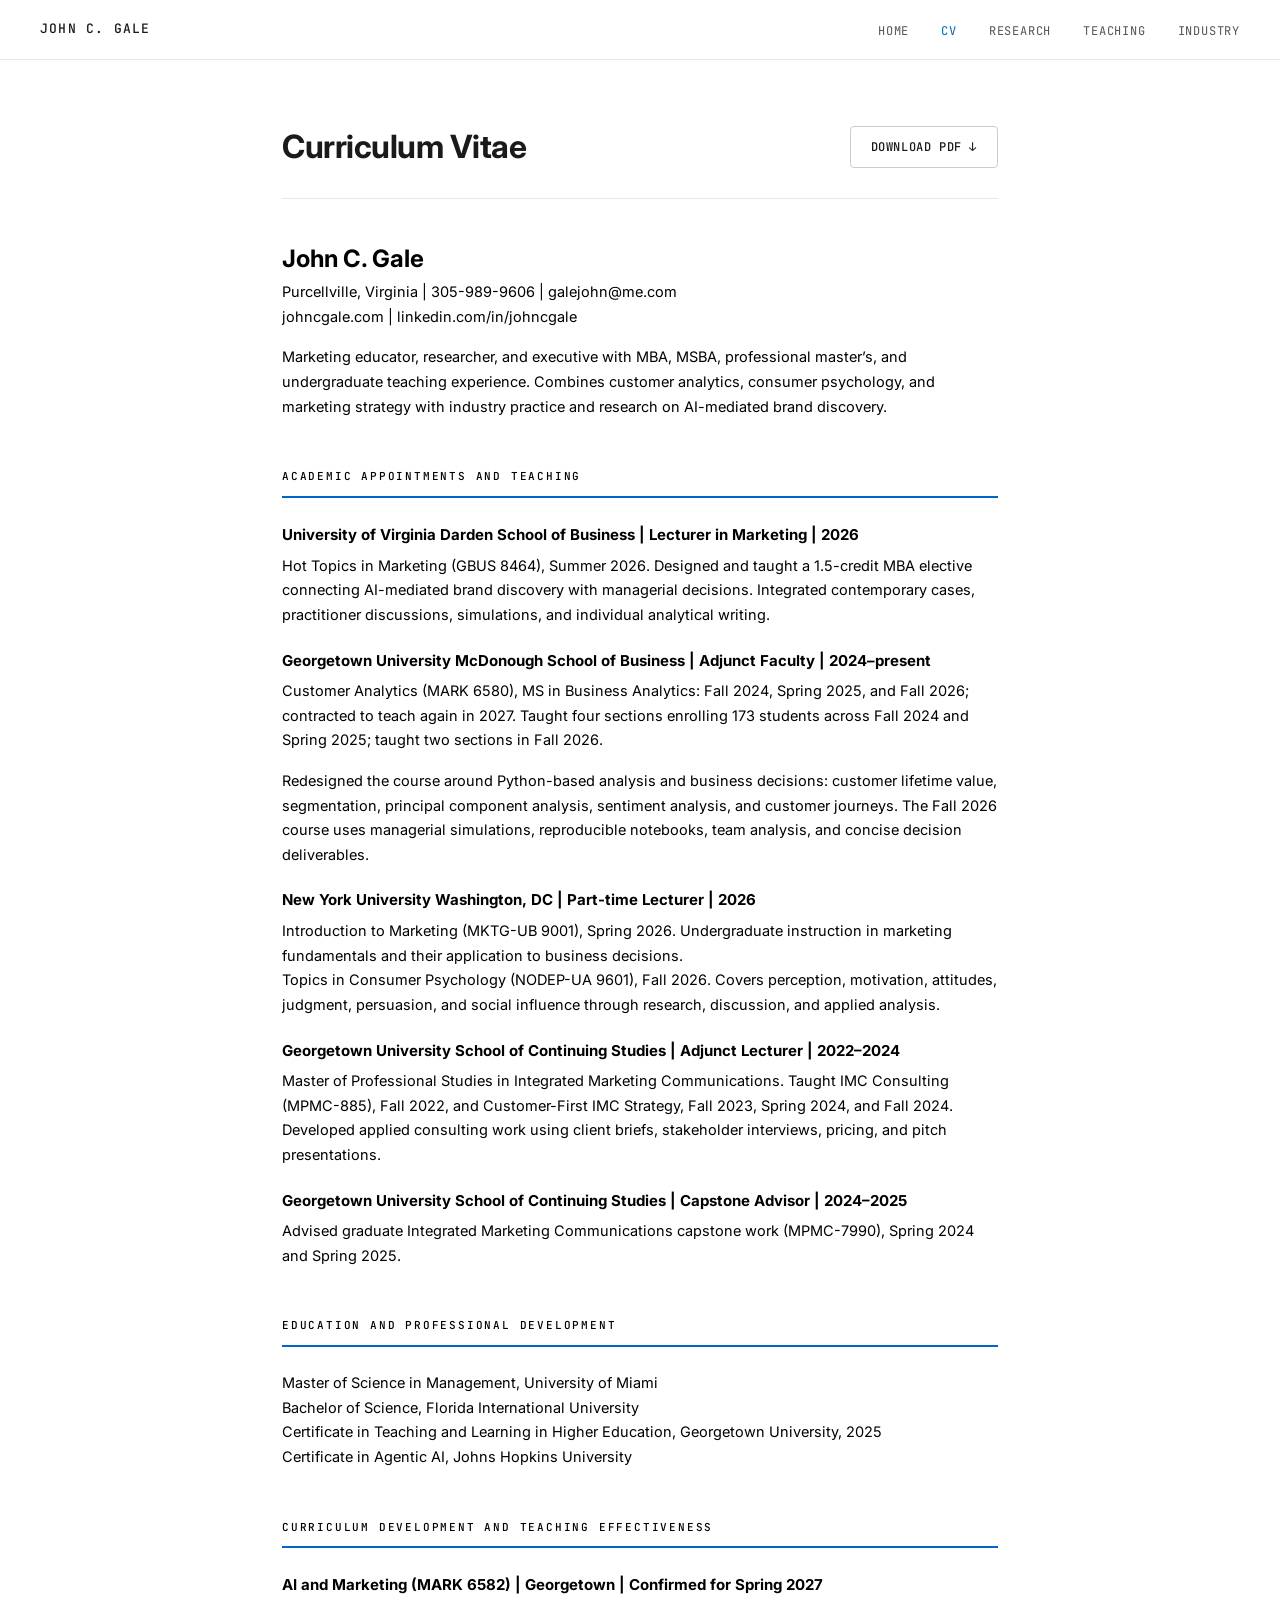
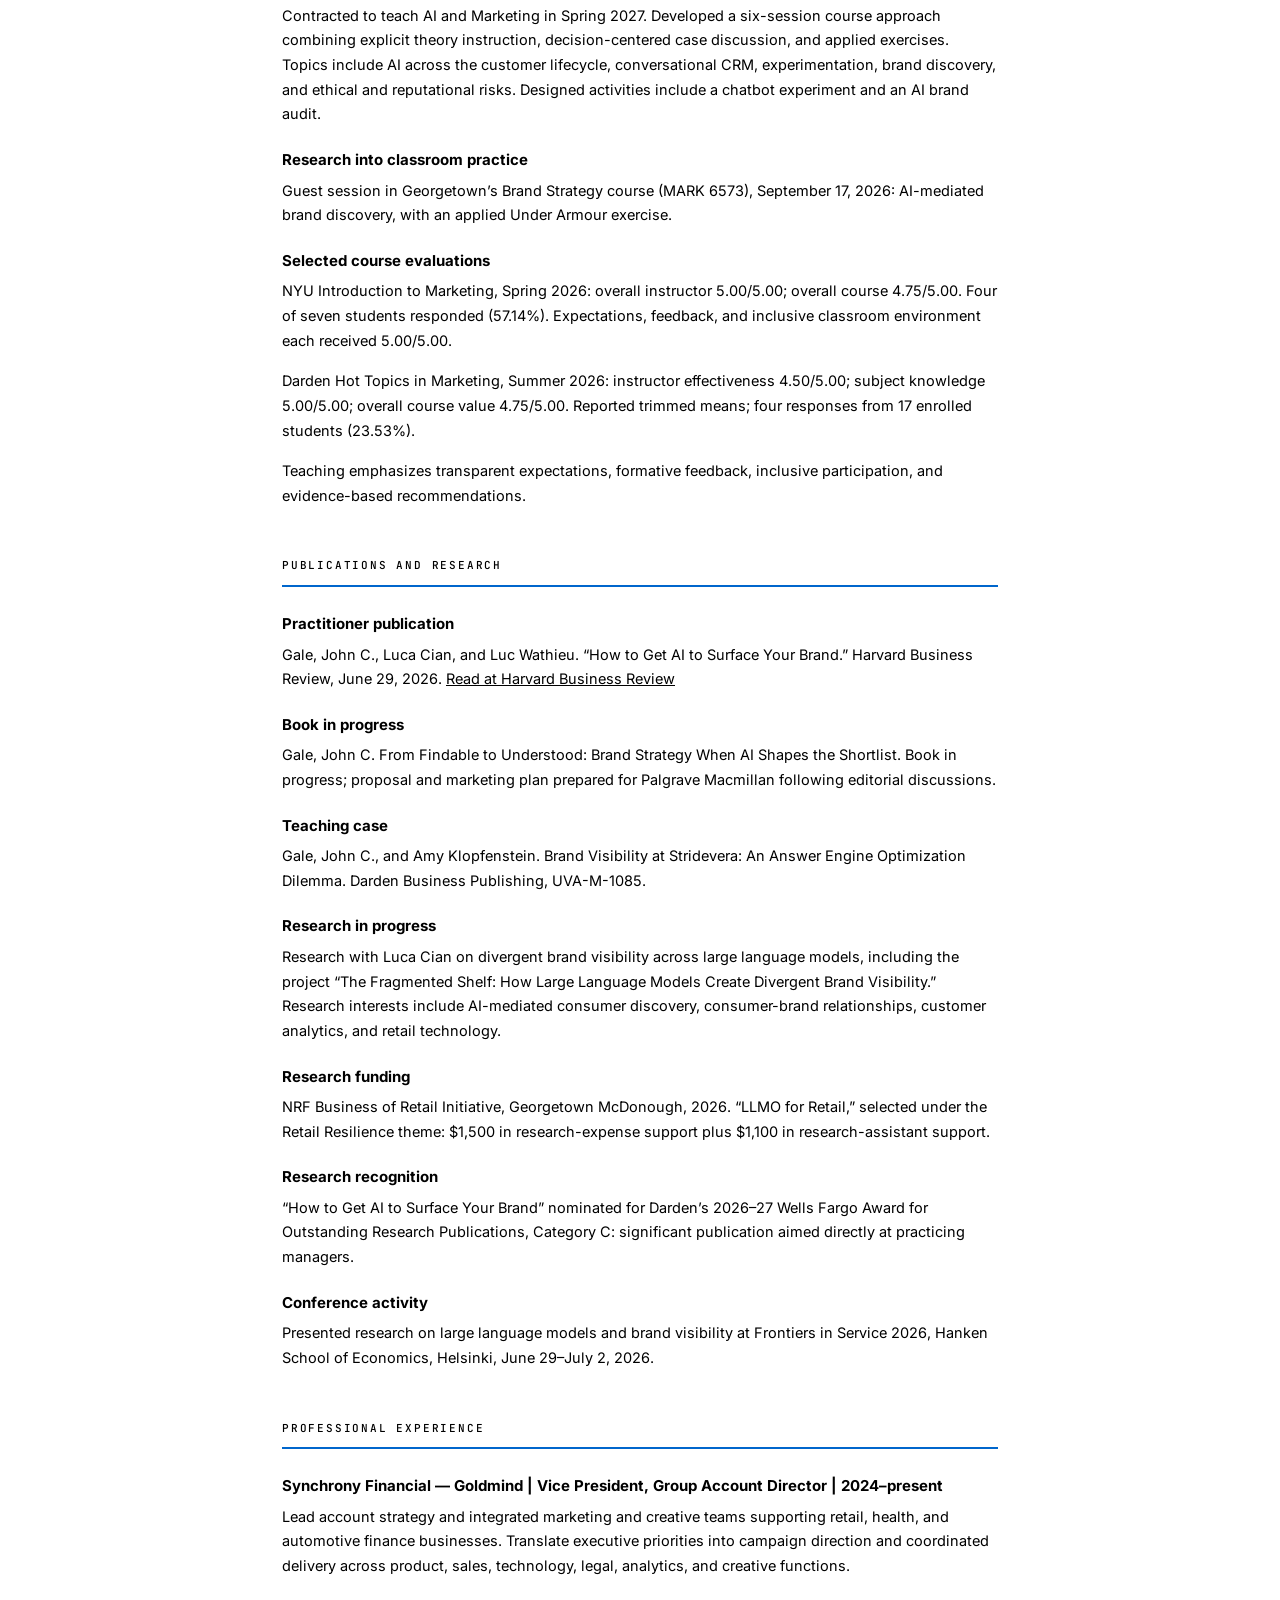
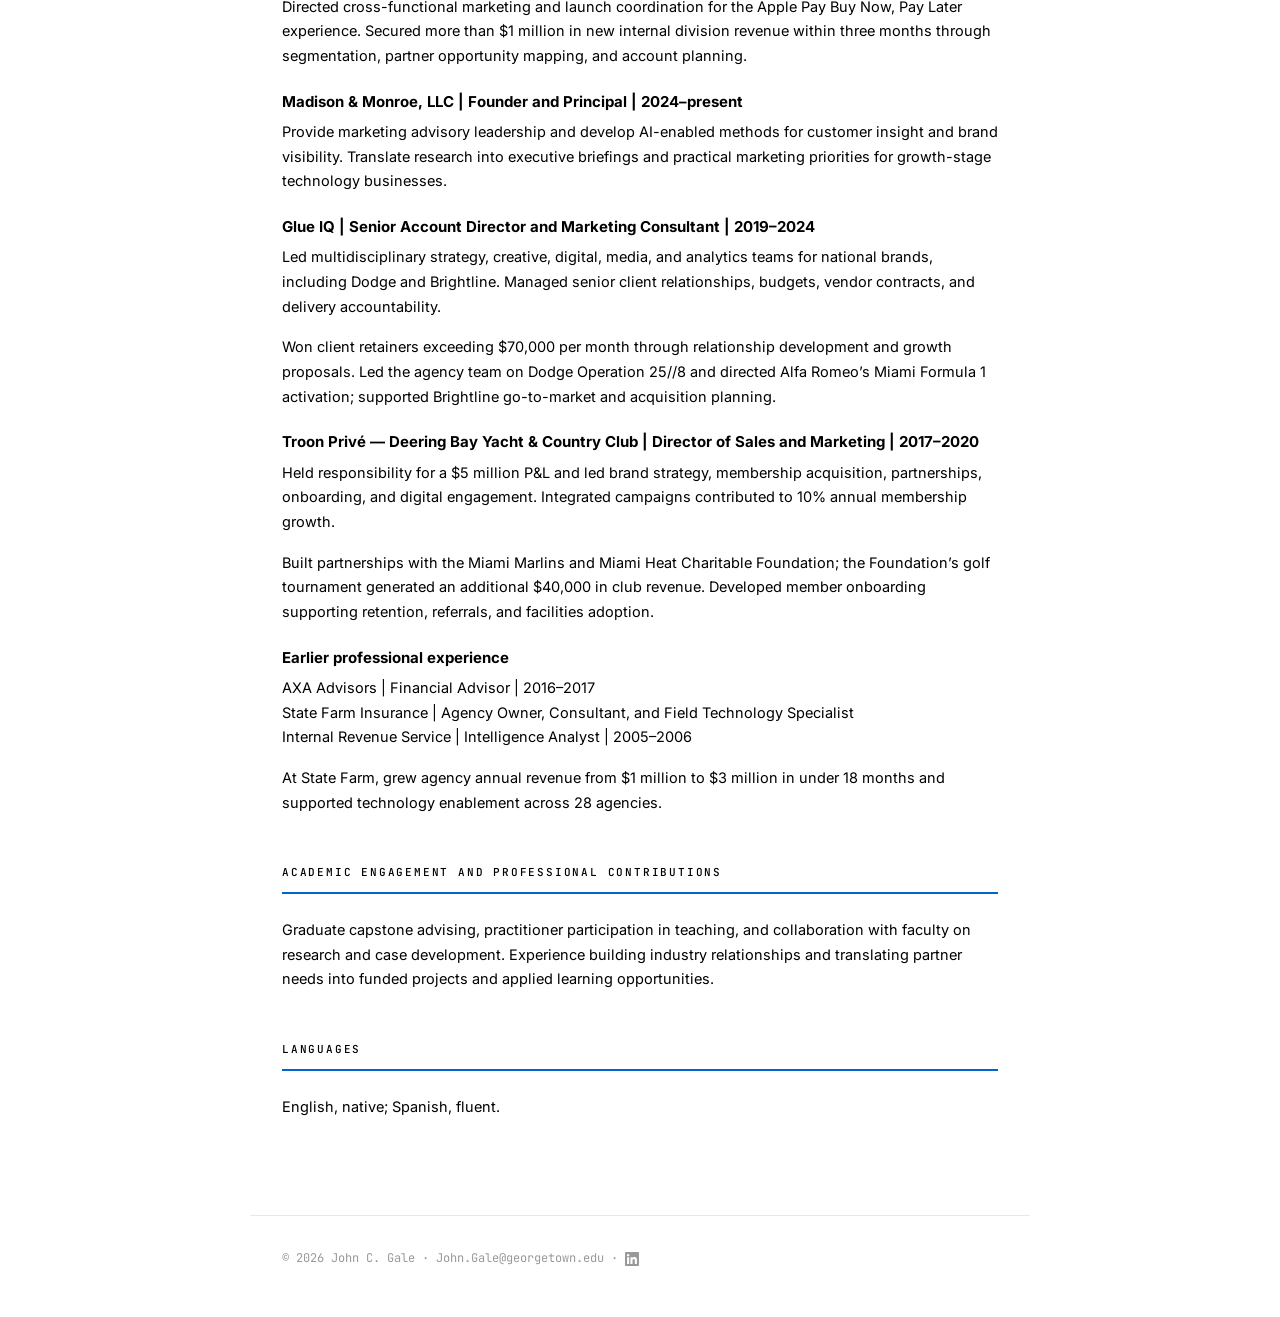
==== commit a3a504fd: "Refresh academic profile, confirmed 2027 teaching, research, and CV" ====
--- a/cv.html
+++ b/cv.html
@@ -4,15 +4,16 @@
   <meta charset="UTF-8">
   <meta name="viewport" content="width=device-width, initial-scale=1.0">
   <meta property="og:type" content="website">
-<meta property="og:url" content="https://johncgale.com/">
+<meta property="og:url" content="https://johncgale.com/cv.html">
 <meta property="og:title" content="John Gale — Practitioner-Scholar">
-<meta property="og:description" content="Adjunct Faculty at Georgetown, NYU Stern &amp; UVA Darden. Researching AI, LLMO, and marketing strategy.">
+<meta property="og:description" content="John C. Gale’s academic CV: teaching, research, publications, book in progress, and marketing leadership. Based in Purcellville, Virginia.">
 <meta property="og:image" content="https://johncgale.com/social-preview.jpg">
 <meta name="twitter:card" content="summary_large_image">
-<meta name="twitter:url" content="https://johncgale.com/">
+<meta name="twitter:url" content="https://johncgale.com/cv.html">
 <meta name="twitter:title" content="John Gale — Practitioner-Scholar">
-<meta name="twitter:description" content="Adjunct Faculty at Georgetown, NYU Stern &amp; UVA Darden. Researching AI, LLMO, and marketing strategy.">
+<meta name="twitter:description" content="John C. Gale’s academic CV: teaching, research, publications, book in progress, and marketing leadership. Based in Purcellville, Virginia.">
 <meta name="twitter:image" content="https://johncgale.com/social-preview.jpg">
+<meta name="description" content="John C. Gale’s academic CV: teaching, research, publications, book in progress, and marketing leadership. Based in Purcellville, Virginia.">
   <title>CV — John C. Gale</title>
   <link rel="preconnect" href="https://fonts.googleapis.com">
   <link rel="preconnect" href="https://fonts.gstatic.com" crossorigin>
@@ -21,6 +22,7 @@
   <link rel="icon" href="favicon-192.png" sizes="192x192" type="image/png">
   <link rel="apple-touch-icon" href="apple-touch-icon.png">
   <link rel="stylesheet" href="style.css">
+  <link rel="canonical" href="https://johncgale.com/cv.html">
 </head>
 <body>
 
@@ -36,187 +38,70 @@
 </nav>
 
 <main>
-  <div class="cv-topbar">
-    <h1>Curriculum Vitae</h1>
-    <div class="actions">
-      <!-- Replace href with your actual PDF file -->
-      <a href="gale-cv.pdf" class="btn btn-outline">Download PDF &darr;</a>
-    </div>
-  </div>
-
-  <div class="cv-header">
-    <h2>John C. Gale</h2>
-    <div class="cv-subtitle">Adjunct Faculty, Marketing &middot; Georgetown University &amp; NYU Stern</div>
-    <div class="cv-contact">
-      <a href="mailto:John.Gale@georgetown.edu">John.Gale@georgetown.edu</a> &middot; Middleburg, Virginia<br>
-      <a href="https://linkedin.com/in/johncgale">linkedin.com/in/johncgale</a>
-    </div>
-  </div>
-
-  <!-- EDUCATION -->
-  <div class="section-label">Education</div>
-  <div class="two-col">
-    <span class="yr"></span>
-    <span class="detail">M.S., Management &middot; <em>University of Miami</em></span>
-  </div>
-  <div class="two-col">
-    <span class="yr"></span>
-    <span class="detail">Certificate in Teaching and Learning in Higher Education &middot; <em>Georgetown University</em></span>
-  </div>
-  <div class="two-col">
-    <span class="yr"></span>
-    <span class="detail">Certificate in Agentic AI &middot; <em>Johns Hopkins University</em></span>
-  </div>
-
-  <!-- ACADEMIC APPOINTMENTS -->
-  <div class="section-label">Academic Appointments</div>
-
-  <div class="inst-name">Georgetown University, McDonough School of Business</div>
-  <div class="appt-row">
-    <span>Adjunct Lecturer, Master of Science in Business Analytics</span>
-    <span class="appt-yr">2022 &ndash; Present</span>
-  </div>
-  <div class="appt-row">
-    <span>Adjunct Lecturer, Master of Professional Studies in Marketing Communications</span>
-    <span class="appt-yr">2023</span>
-  </div>
-  <div class="appt-row">
-    <span>Research Fellow, NRF Business of Retail Initiative</span>
-    <span class="appt-yr">2026 &ndash; Present</span>
-  </div>
-
-  <div class="inst-name">New York University, Stern School of Business</div>
-  <div class="appt-row">
-    <span>Adjunct Lecturer, Marketing</span>
-    <span class="appt-yr">2026 &ndash; Present</span>
-  </div>
-
-  <div class="inst-name">University of Virginia, Darden School of Business</div>
-  <div class="appt-row">
-    <span>Lecturer, Marketing</span>
-    <span class="appt-yr">2026 &ndash; Present</span>
-  </div>
-
-  <!-- RESEARCH -->
-  <div class="section-label">Research &amp; Scholarly Activities</div>
-
-  <div class="sub-label">Research Interests</div>
-  <p style="font-size:14.5px;color:#333;margin-bottom:24px;line-height:1.7;">AI-Mediated Communication, Large Language Model Optimization (LLMO), Consumer-Brand Relationships, Customer Analytics, Marketing Communication, Digital Intermediaries, Retail Technology</p>
-
-  <div class="sub-label">Under Review</div>
-  <div class="paper">
-    <span class="num">1</span>
-    <div class="body">
-      <span class="me">Gale, John C.</span> and Cian, Luca. "The Fragmented Shelf: How Large Language Models Create Divergent Brand Visibility." <em>Journal of Marketing</em><span class="status">Under Review</span>
-    </div>
-  </div>
-
-  <div class="sub-label" style="margin-top:24px;">Working Papers</div>
-  <div class="paper">
-    <span class="num">2</span>
-    <div class="body">
-      <span class="me">Gale, John C.</span> "LLMO for Retail: How Large Language Models Shape Product Discovery and Brand Visibility." Working Paper, 2025.
-    </div>
-  </div>
-
-  <div class="sub-label" style="margin-top:24px;">In Preparation</div>
-  <div class="paper">
-    <span class="num">3</span>
-    <div class="body">
-      <span class="me">Gale, John C.</span>, Cian, Luca, and Luc Wathieu. Planned article on AI-mediated product discovery. Target: <em>Harvard Business Review</em>.
-    </div>
-  </div>
-
-  <!-- GRANTS -->
-  <div class="section-label">Grants</div>
-  <div style="font-size:14.5px;color:#333;line-height:1.7;">
-    <strong>NRF Business of Retail Initiative Research Grant ($2,600)</strong><br>
-    Georgetown University, McDonough School of Business (2026)<br>
-    <em>Project: "LLMO for Retail" &mdash; Selected under "Retail Resilience" theme</em><br>
-    <span style="font-size:13px;color:#666;">Includes Initiative Fellow Research Assistant support (Prof. Luc Wathieu, coordinator)</span>
-  </div>
-
-  <!-- CONFERENCE PRESENTATIONS -->
-  <div class="section-label">Conference Presentations</div>
-  <div class="two-col">
-    <span class="yr">Jun 2026</span>
-    <span class="detail">"Large Language Model Optimization for Consumer Discovery." <em>Frontiers in Service Conference</em>, CERS Helsinki (Invited).</span>
-  </div>
-  <div class="two-col">
-    <span class="yr">Apr 2026</span>
-    <span class="detail">INFORMS Marketing &amp; Data Science Panel, National Harbor (Panelist).</span>
-  </div>
-
-  <!-- TEACHING -->
-  <div class="section-label">Teaching</div>
-
-  <div class="inst-name">Georgetown University, McDonough School of Business</div>
-  <div class="appt-row">
-    <span>Customer Analytics (MARK 6580) &mdash; Core Course, MSBA Program</span>
-    <span class="appt-yr">2024 &ndash; Present</span>
-  </div>
-  <div class="appt-row">
-    <span>Customer-First IMC Strategy (MPMC-702) &mdash; Graduate Program</span>
-    <span class="appt-yr">2023</span>
-  </div>
-  <div class="appt-row">
-    <span>Marketing Consulting (MPMC-885) &mdash; Graduate Program</span>
-    <span class="appt-yr"></span>
-  </div>
-
-  <div class="inst-name">New York University, Stern School of Business</div>
-  <div class="appt-row">
-    <span>Introduction to Marketing (MKTG-UB 9001) &mdash; Undergraduate</span>
-    <span class="appt-yr">Spring 2026</span>
-  </div>
-
-  <div class="inst-name">University of Virginia, Darden School of Business</div>
-  <div class="appt-row">
-    <span>Hot Topics in Marketing (GBUS 8464) &mdash; MBA/EMBA</span>
-    <span class="appt-yr">Fall 2026</span>
-  </div>
-
-  <!-- INDUSTRY EXPERIENCE -->
-  <div class="section-label">Industry Experience</div>
-  <div class="appt-row">
-    <span>Vice President, Marketing Strategy; Chief of Staff to SVP, Goldmind &mdash; Synchrony Financial</span>
-    <span class="appt-yr">2024 &ndash; Present</span>
-  </div>
-  <div class="appt-row">
-    <span>Principal &amp; Strategic Advisor &mdash; Madison &amp; Monroe, LLC</span>
-    <span class="appt-yr">2024 &ndash; Present</span>
-  </div>
-  <div class="appt-row">
-    <span>Senior Account Director / Consultant &mdash; Glue IQ</span>
-    <span class="appt-yr">2019 &ndash; 2024</span>
-  </div>
-  <div class="appt-row">
-    <span>Director of Marketing &mdash; Troon Priv&eacute;</span>
-    <span class="appt-yr">2017 &ndash; 2020</span>
-  </div>
-  <div class="appt-row">
-    <span>Financial Advisor &mdash; AXA Advisors</span>
-    <span class="appt-yr">2016 &ndash; 2017</span>
-  </div>
-  <div class="appt-row">
-    <span>Agency Owner / Consultant &mdash; State Farm Insurance</span>
-    <span class="appt-yr">2007 &ndash; 2016</span>
-  </div>
-  <div class="appt-row">
-    <span>Intelligence Analyst &mdash; Internal Revenue Service</span>
-    <span class="appt-yr">2005 &ndash; 2006</span>
-  </div>
-
-  <!-- SERVICE -->
-  <div class="section-label">Service &amp; Institutional Partnerships</div>
-  <div class="two-col">
-    <span class="yr">2026</span>
-    <span class="detail">NRF Business of Retail Initiative &mdash; Research Fellow, Georgetown McDonough</span>
-  </div>
-
-  <!-- LANGUAGES -->
-  <div class="section-label">Languages</div>
-  <p style="font-size:14.5px;color:#333;">English (native), Spanish (fluent)</p>
+<div class="cv-topbar"><h1>Curriculum Vitae</h1>
+<div class="actions"><a href="gale-cv.pdf" class="btn btn-outline">Download PDF ↓</a></div>
+</div>
+<div class="cv-content"><h2>John C. Gale</h2>
+<p>Purcellville, Virginia | 305-989-9606 | galejohn@me.com<br>johncgale.com | linkedin.com/in/johncgale</p>
+<p>Marketing educator, researcher, and executive with MBA, MSBA, professional master’s, and undergraduate teaching experience. Combines customer analytics, consumer psychology, and marketing strategy with industry practice and research on AI-mediated brand discovery.</p>
+<h2 class="section-label">Academic Appointments and Teaching</h2>
+<h3>University of Virginia Darden School of Business | Lecturer in Marketing | 2026</h3>
+<p>Hot Topics in Marketing (GBUS 8464), Summer 2026. Designed and taught a 1.5-credit MBA elective connecting AI-mediated brand discovery with managerial decisions. Integrated contemporary cases, practitioner discussions, simulations, and individual analytical writing.</p>
+<h3>Georgetown University McDonough School of Business | Adjunct Faculty | 2024–present</h3>
+<p>Customer Analytics (MARK 6580), MS in Business Analytics: Fall 2024, Spring 2025, and Fall 2026; contracted to teach again in 2027. Taught four sections enrolling 173 students across Fall 2024 and Spring 2025; taught two sections in Fall 2026.</p>
+<p>Redesigned the course around Python-based analysis and business decisions: customer lifetime value, segmentation, principal component analysis, sentiment analysis, and customer journeys. The Fall 2026 course uses managerial simulations, reproducible notebooks, team analysis, and concise decision deliverables.</p>
+<h3>New York University Washington, DC | Part-time Lecturer | 2026</h3>
+<p>Introduction to Marketing (MKTG-UB 9001), Spring 2026. Undergraduate instruction in marketing fundamentals and their application to business decisions.<br>Topics in Consumer Psychology (NODEP-UA 9601), Fall 2026. Covers perception, motivation, attitudes, judgment, persuasion, and social influence through research, discussion, and applied analysis.</p>
+<h3>Georgetown University School of Continuing Studies | Adjunct Lecturer | 2022–2024</h3>
+<p>Master of Professional Studies in Integrated Marketing Communications. Taught IMC Consulting (MPMC-885), Fall 2022, and Customer-First IMC Strategy, Fall 2023, Spring 2024, and Fall 2024. Developed applied consulting work using client briefs, stakeholder interviews, pricing, and pitch presentations.</p>
+<h3>Georgetown University School of Continuing Studies | Capstone Advisor | 2024–2025</h3>
+<p>Advised graduate Integrated Marketing Communications capstone work (MPMC-7990), Spring 2024 and Spring 2025.</p>
+<h2 class="section-label">Education and Professional Development</h2>
+<p>Master of Science in Management, University of Miami<br>Bachelor of Science, Florida International University<br>Certificate in Teaching and Learning in Higher Education, Georgetown University, 2025<br>Certificate in Agentic AI, Johns Hopkins University</p>
+<h2 class="section-label">Curriculum Development and Teaching Effectiveness</h2>
+<h3>AI and Marketing (MARK 6582) | Georgetown | Confirmed for Spring 2027</h3>
+<p>Contracted to teach AI and Marketing in Spring 2027. Developed a six-session course approach combining explicit theory instruction, decision-centered case discussion, and applied exercises. Topics include AI across the customer lifecycle, conversational CRM, experimentation, brand discovery, and ethical and reputational risks. Designed activities include a chatbot experiment and an AI brand audit.</p>
+<h3>Research into classroom practice</h3>
+<p>Guest session in Georgetown’s Brand Strategy course (MARK 6573), September 17, 2026: AI-mediated brand discovery, with an applied Under Armour exercise.</p>
+<h3>Selected course evaluations</h3>
+<p>NYU Introduction to Marketing, Spring 2026: overall instructor 5.00/5.00; overall course 4.75/5.00. Four of seven students responded (57.14%). Expectations, feedback, and inclusive classroom environment each received 5.00/5.00.</p>
+<p>Darden Hot Topics in Marketing, Summer 2026: instructor effectiveness 4.50/5.00; subject knowledge 5.00/5.00; overall course value 4.75/5.00. Reported trimmed means; four responses from 17 enrolled students (23.53%).</p>
+<p>Teaching emphasizes transparent expectations, formative feedback, inclusive participation, and evidence-based recommendations.</p>
+<h2 class="section-label">Publications and Research</h2>
+<h3>Practitioner publication</h3>
+<p>Gale, John C., Luca Cian, and Luc Wathieu. “How to Get AI to Surface Your Brand.” Harvard Business Review, June 29, 2026. <a href="https://hbr.org/2026/06/how-to-get-ai-to-surface-your-brand">Read at Harvard Business Review</a></p>
+<h3>Book in progress</h3>
+<p>Gale, John C. From Findable to Understood: Brand Strategy When AI Shapes the Shortlist. Book in progress; proposal and marketing plan prepared for Palgrave Macmillan following editorial discussions.</p>
+<h3>Teaching case</h3>
+<p>Gale, John C., and Amy Klopfenstein. Brand Visibility at Stridevera: An Answer Engine Optimization Dilemma. Darden Business Publishing, UVA-M-1085.</p>
+<h3>Research in progress</h3>
+<p>Research with Luca Cian on divergent brand visibility across large language models, including the project “The Fragmented Shelf: How Large Language Models Create Divergent Brand Visibility.” Research interests include AI-mediated consumer discovery, consumer-brand relationships, customer analytics, and retail technology.</p>
+<h3>Research funding</h3>
+<p>NRF Business of Retail Initiative, Georgetown McDonough, 2026. “LLMO for Retail,” selected under the Retail Resilience theme: $1,500 in research-expense support plus $1,100 in research-assistant support.</p>
+<h3>Research recognition</h3>
+<p>“How to Get AI to Surface Your Brand” nominated for Darden’s 2026–27 Wells Fargo Award for Outstanding Research Publications, Category C: significant publication aimed directly at practicing managers.</p>
+<h3>Conference activity</h3>
+<p>Presented research on large language models and brand visibility at Frontiers in Service 2026, Hanken School of Economics, Helsinki, June 29–July 2, 2026.</p>
+<h2 class="section-label">Professional Experience</h2>
+<h3>Synchrony Financial — Goldmind | Vice President, Group Account Director | 2024–present</h3>
+<p>Lead account strategy and integrated marketing and creative teams supporting retail, health, and automotive finance businesses. Translate executive priorities into campaign direction and coordinated delivery across product, sales, technology, legal, analytics, and creative functions.</p>
+<p>Directed cross-functional marketing and launch coordination for the Apple Pay Buy Now, Pay Later experience. Secured more than $1 million in new internal division revenue within three months through segmentation, partner opportunity mapping, and account planning.</p>
+<h3>Madison &amp; Monroe, LLC | Founder and Principal | 2024–present</h3>
+<p>Provide marketing advisory leadership and develop AI-enabled methods for customer insight and brand visibility. Translate research into executive briefings and practical marketing priorities for growth-stage technology businesses.</p>
+<h3>Glue IQ | Senior Account Director and Marketing Consultant | 2019–2024</h3>
+<p>Led multidisciplinary strategy, creative, digital, media, and analytics teams for national brands, including Dodge and Brightline. Managed senior client relationships, budgets, vendor contracts, and delivery accountability.</p>
+<p>Won client retainers exceeding $70,000 per month through relationship development and growth proposals. Led the agency team on Dodge Operation 25//8 and directed Alfa Romeo’s Miami Formula 1 activation; supported Brightline go-to-market and acquisition planning.</p>
+<h3>Troon Privé — Deering Bay Yacht &amp; Country Club | Director of Sales and Marketing | 2017–2020</h3>
+<p>Held responsibility for a $5 million P&amp;L and led brand strategy, membership acquisition, partnerships, onboarding, and digital engagement. Integrated campaigns contributed to 10% annual membership growth.</p>
+<p>Built partnerships with the Miami Marlins and Miami Heat Charitable Foundation; the Foundation’s golf tournament generated an additional $40,000 in club revenue. Developed member onboarding supporting retention, referrals, and facilities adoption.</p>
+<h3>Earlier professional experience</h3>
+<p>AXA Advisors | Financial Advisor | 2016–2017<br>State Farm Insurance | Agency Owner, Consultant, and Field Technology Specialist<br>Internal Revenue Service | Intelligence Analyst | 2005–2006</p>
+<p>At State Farm, grew agency annual revenue from $1 million to $3 million in under 18 months and supported technology enablement across 28 agencies.</p>
+<h2 class="section-label">Academic Engagement and Professional Contributions</h2>
+<p>Graduate capstone advising, practitioner participation in teaching, and collaboration with faculty on research and case development. Experience building industry relationships and translating partner needs into funded projects and applied learning opportunities.</p>
+<h2 class="section-label">Languages</h2>
+<p>English, native; Spanish, fluent.</p>
+</div>
 </main>
 
 <footer>
--- a/style.css
+++ b/style.css
@@ -500,7 +500,8 @@
    ======================================== */
 @media (max-width: 700px) {
   nav { padding: 0 20px; }
-  nav ul { gap: 16px; }
+  nav .name-link { font-size: 11px; }
+  nav ul { gap: 12px; }
   nav ul a { font-size: 11px; }
   main { padding: 100px 20px 60px; }
   .hero { grid-template-columns: 1fr; }
@@ -515,3 +516,19 @@
   .course-card .course-header { flex-direction: column; gap: 4px; }
   .role-card .role-header { flex-direction: column; gap: 4px; }
 }
+
+/* Academic profile refresh: readable long-form content and compact screens. */
+main > p, .cv-content p { margin-bottom: 16px; }
+main a { overflow-wrap: anywhere; }
+.paper-card > p { font-size: 14px; line-height: 1.7; }
+.cv-content, .cv-content p, .cv-content h2, .cv-content h3, .cv-content a { color: #000; }
+.cv-content h3 { font-size: 15px; margin: 20px 0 6px; }
+.cv-content p { font-size: 14.5px; }
+#book { scroll-margin-top: 85px; }
+@media (max-width: 540px) {
+ nav { height: auto; min-height: 82px; flex-direction: column; justify-content: center; gap: 8px; padding: 10px 12px; }
+ nav ul { gap: 15px; flex-wrap: wrap; justify-content: center; }
+ .cv-topbar { align-items: flex-start; flex-direction: column; gap: 16px; }
+ .course-card, .paper-card { padding: 20px; }
+ .course-card .institution { white-space: normal; }
+}
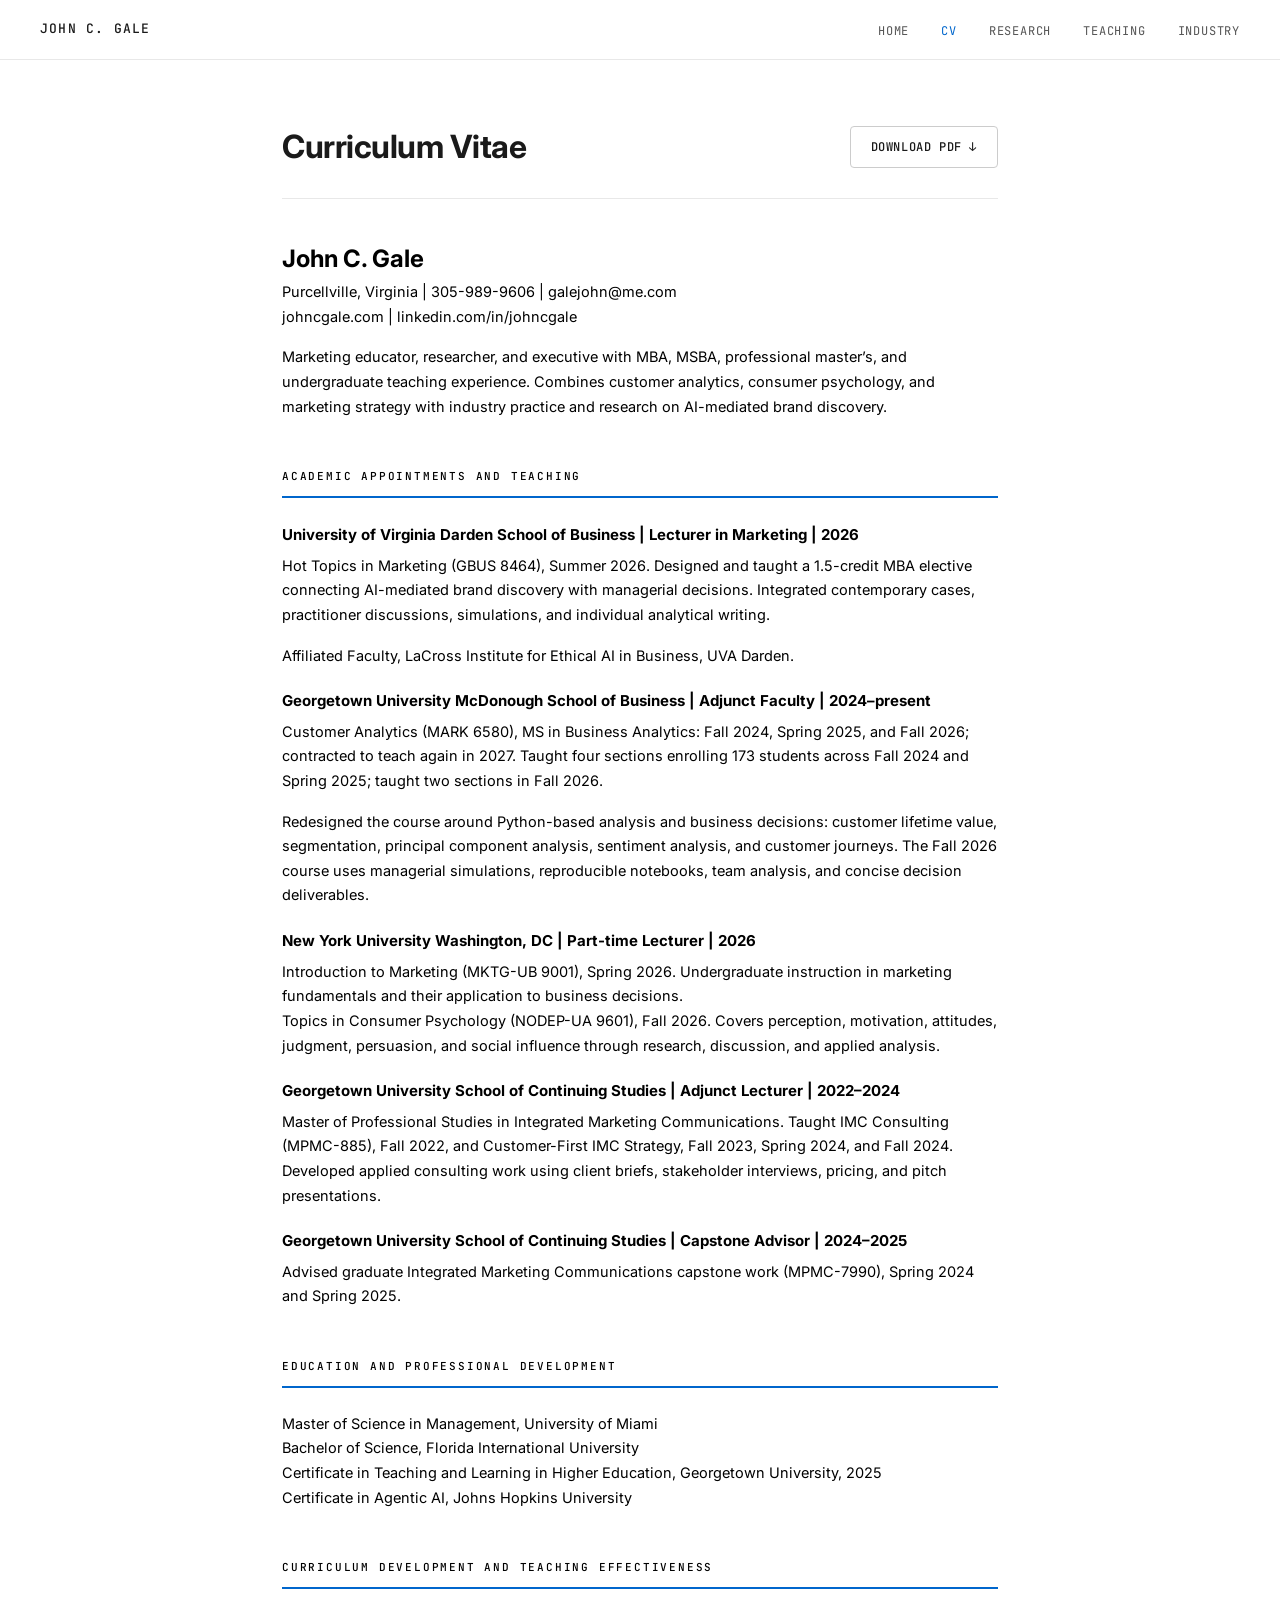
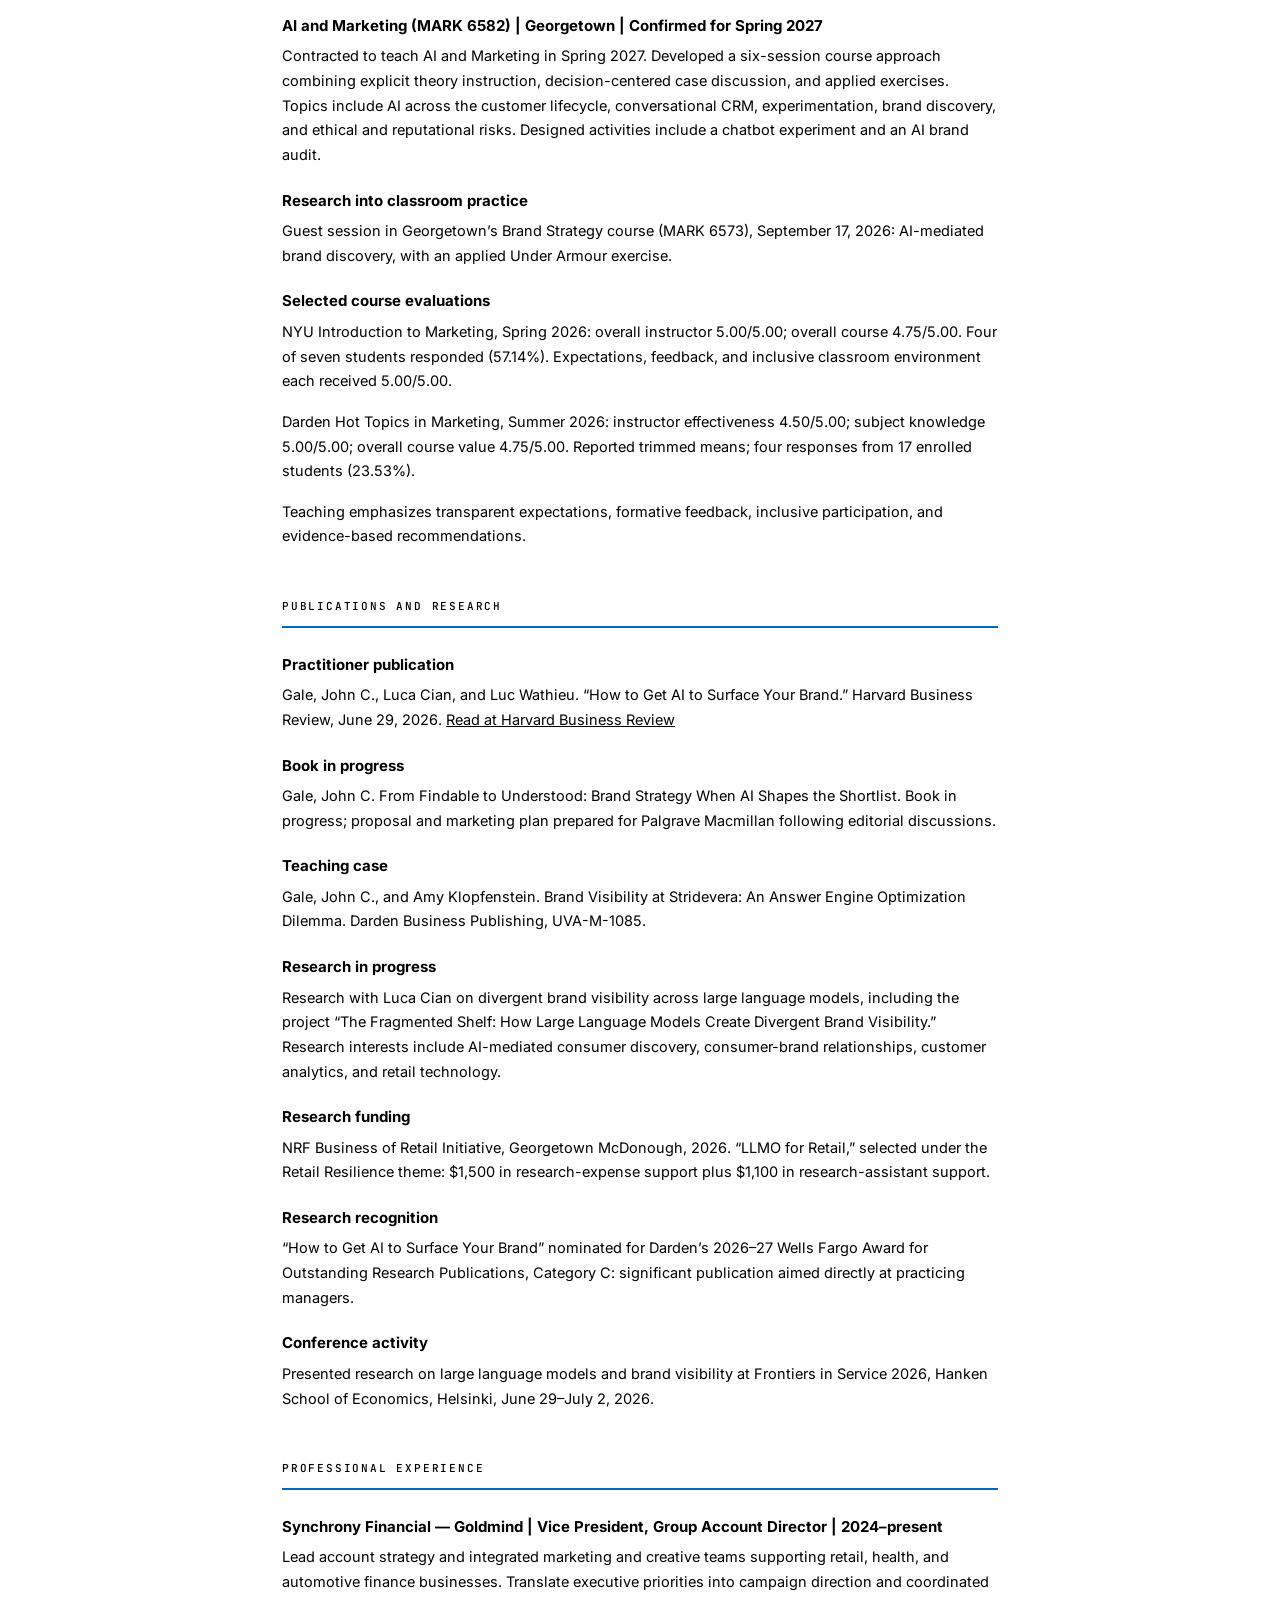
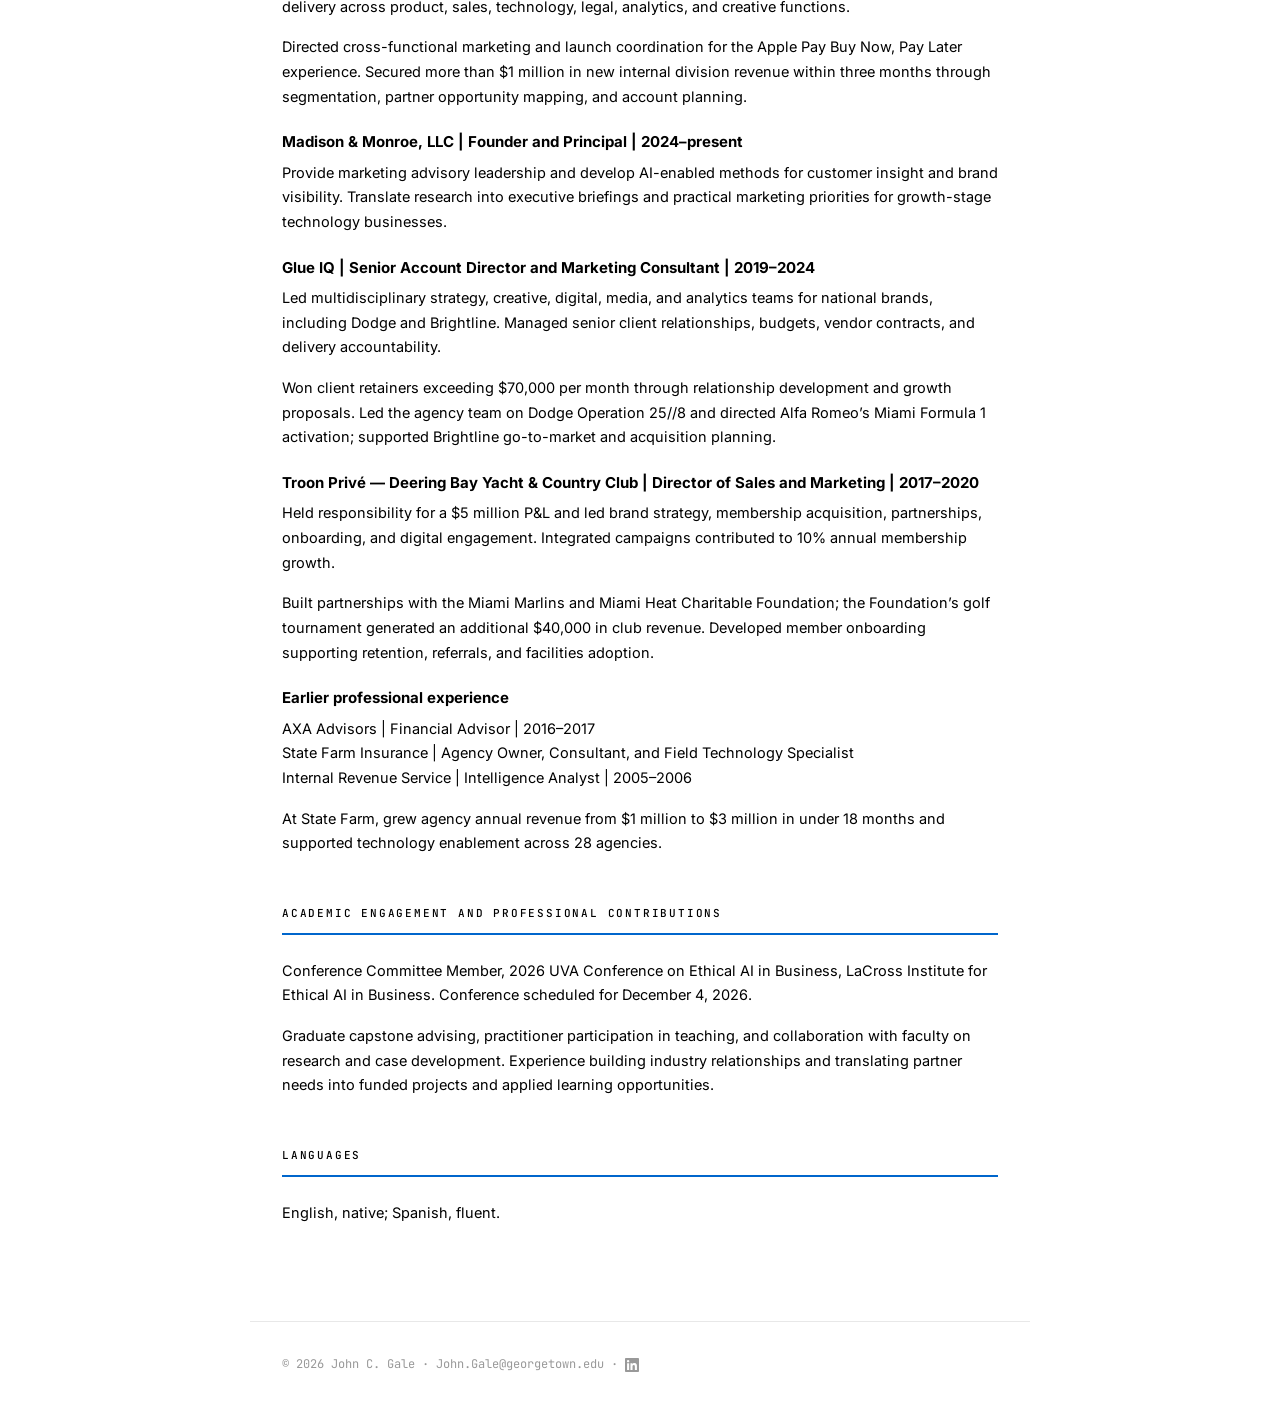
==== commit 5d211055: "Add LaCross affiliated faculty and ethical AI conference committee service" ====
--- a/cv.html
+++ b/cv.html
@@ -41,12 +41,14 @@
 <div class="cv-topbar"><h1>Curriculum Vitae</h1>
 <div class="actions"><a href="gale-cv.pdf" class="btn btn-outline">Download PDF ↓</a></div>
 </div>
-<div class="cv-content"><h2>John C. Gale</h2>
+<div class="cv-content">
+<h2>John C. Gale</h2>
 <p>Purcellville, Virginia | 305-989-9606 | galejohn@me.com<br>johncgale.com | linkedin.com/in/johncgale</p>
 <p>Marketing educator, researcher, and executive with MBA, MSBA, professional master’s, and undergraduate teaching experience. Combines customer analytics, consumer psychology, and marketing strategy with industry practice and research on AI-mediated brand discovery.</p>
 <h2 class="section-label">Academic Appointments and Teaching</h2>
 <h3>University of Virginia Darden School of Business | Lecturer in Marketing | 2026</h3>
 <p>Hot Topics in Marketing (GBUS 8464), Summer 2026. Designed and taught a 1.5-credit MBA elective connecting AI-mediated brand discovery with managerial decisions. Integrated contemporary cases, practitioner discussions, simulations, and individual analytical writing.</p>
+<p>Affiliated Faculty, LaCross Institute for Ethical AI in Business, UVA Darden.</p>
 <h3>Georgetown University McDonough School of Business | Adjunct Faculty | 2024–present</h3>
 <p>Customer Analytics (MARK 6580), MS in Business Analytics: Fall 2024, Spring 2025, and Fall 2026; contracted to teach again in 2027. Taught four sections enrolling 173 students across Fall 2024 and Spring 2025; taught two sections in Fall 2026.</p>
 <p>Redesigned the course around Python-based analysis and business decisions: customer lifetime value, segmentation, principal component analysis, sentiment analysis, and customer journeys. The Fall 2026 course uses managerial simulations, reproducible notebooks, team analysis, and concise decision deliverables.</p>
@@ -98,6 +100,7 @@
 <p>AXA Advisors | Financial Advisor | 2016–2017<br>State Farm Insurance | Agency Owner, Consultant, and Field Technology Specialist<br>Internal Revenue Service | Intelligence Analyst | 2005–2006</p>
 <p>At State Farm, grew agency annual revenue from $1 million to $3 million in under 18 months and supported technology enablement across 28 agencies.</p>
 <h2 class="section-label">Academic Engagement and Professional Contributions</h2>
+<p>Conference Committee Member, 2026 UVA Conference on Ethical AI in Business, LaCross Institute for Ethical AI in Business. Conference scheduled for December 4, 2026.</p>
 <p>Graduate capstone advising, practitioner participation in teaching, and collaboration with faculty on research and case development. Experience building industry relationships and translating partner needs into funded projects and applied learning opportunities.</p>
 <h2 class="section-label">Languages</h2>
 <p>English, native; Spanish, fluent.</p>
